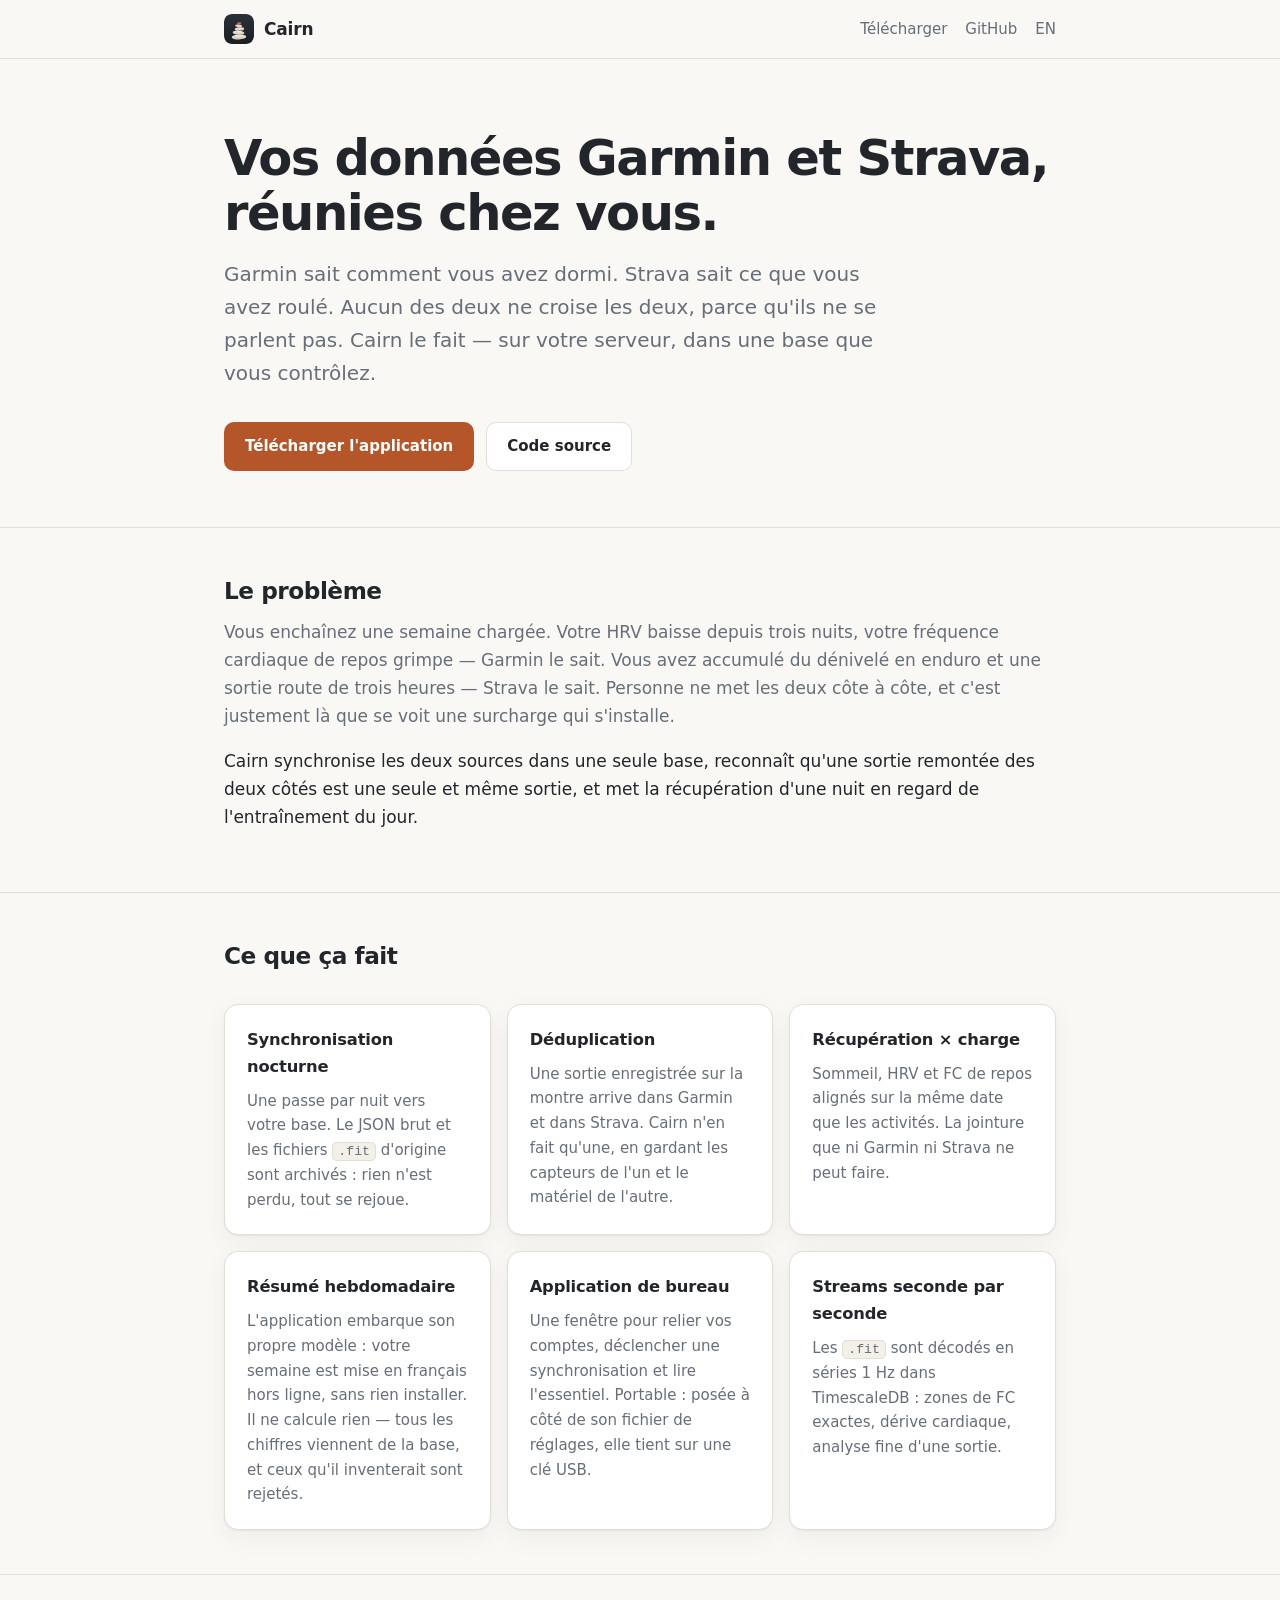
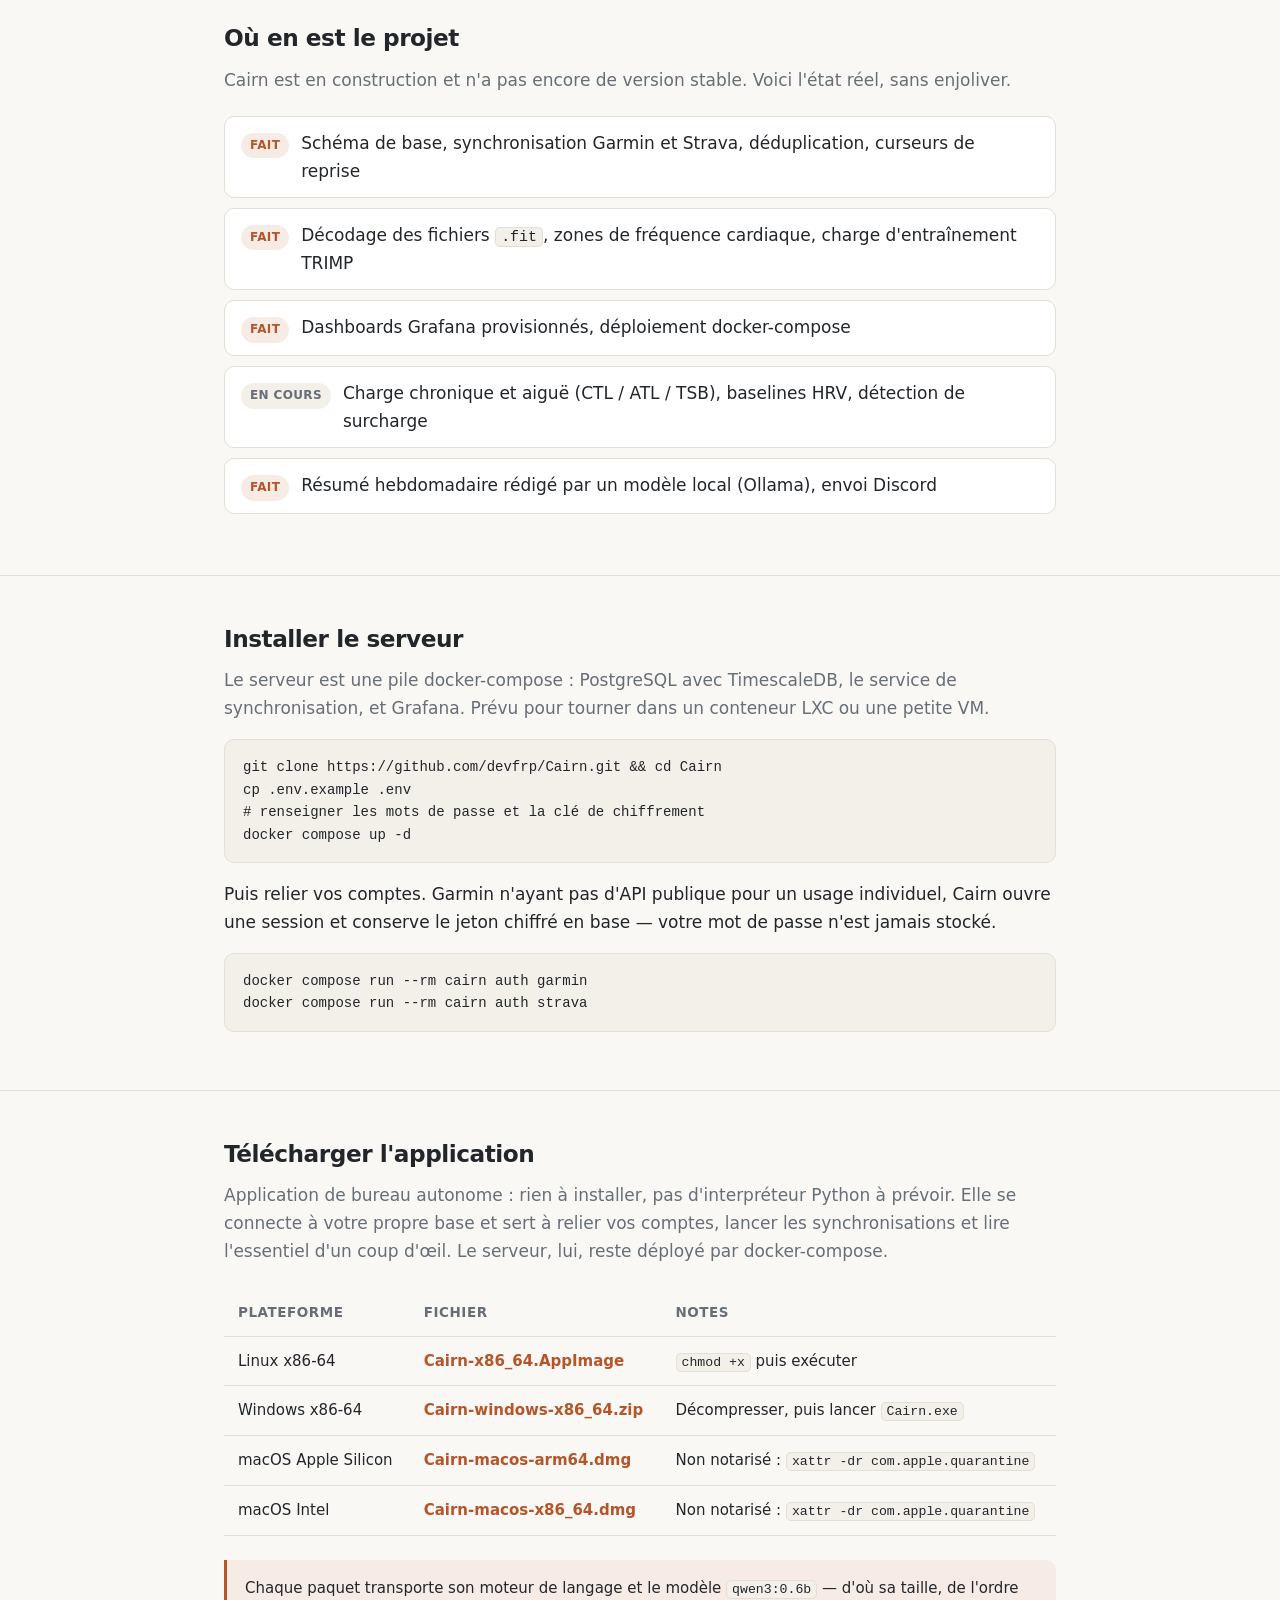
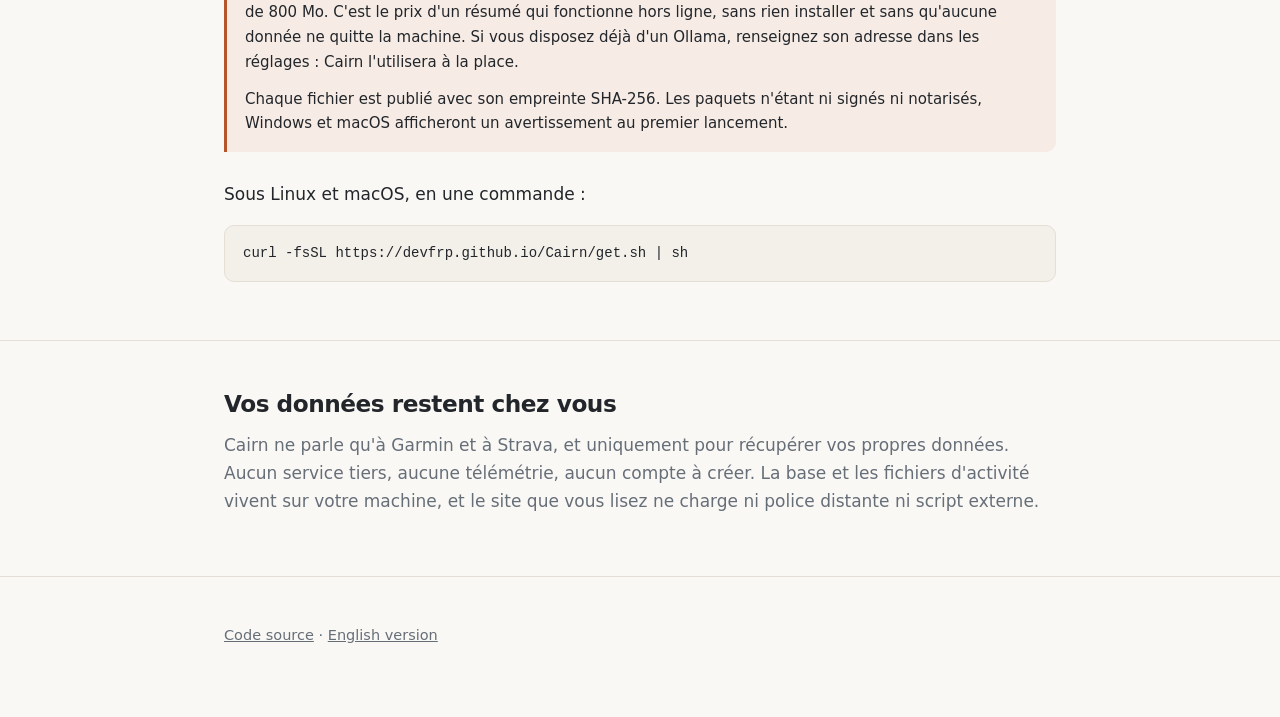
==== docs/index.html @ 4eea9015 "Application de suivi Garmin et Strava auto-hébergée Agrège Garmin Connect et Strava dans une base Po" ====
<!doctype html>
<html lang="fr">
<head>
<meta charset="utf-8">
<meta name="viewport" content="width=device-width, initial-scale=1">
<title>Cairn — vos données Garmin et Strava, réunies chez vous</title>
<meta name="description" content="Application auto-hébergée qui agrège Garmin Connect et Strava dans une base PostgreSQL que vous contrôlez, et croise récupération et charge d'entraînement.">
<link rel="icon" href="assets/cairn.svg" type="image/svg+xml">
<link rel="stylesheet" href="assets/style.css">
<link rel="alternate" hreflang="en" href="en/">
<link rel="alternate" hreflang="fr" href="./">
</head>
<body>

<header>
  <div class="wrap">
    <a class="brand" href="./">
      <img src="assets/cairn.svg" alt="">
      <span>Cairn</span>
    </a>
    <nav>
      <a href="#telechargements">Télécharger</a>
      <a href="https://github.com/devfrp/Cairn">GitHub</a>
      <a href="en/" hreflang="en">EN</a>
    </nav>
  </div>
</header>

<main>

<div class="hero wrap">
  <h1>Vos données Garmin et Strava, réunies chez vous.</h1>
  <p class="lede">
    Garmin sait comment vous avez dormi. Strava sait ce que vous avez roulé.
    Aucun des deux ne croise les deux, parce qu'ils ne se parlent pas.
    Cairn le fait — sur votre serveur, dans une base que vous contrôlez.
  </p>
  <div class="actions">
    <a class="btn btn-primary" href="#telechargements">Télécharger l'application</a>
    <a class="btn btn-ghost" href="https://github.com/devfrp/Cairn">Code source</a>
  </div>
</div>

<section>
  <div class="wrap">
    <h2>Le problème</h2>
    <p>
      Vous enchaînez une semaine chargée. Votre HRV baisse depuis trois nuits,
      votre fréquence cardiaque de repos grimpe — Garmin le sait. Vous avez
      accumulé du dénivelé en enduro et une sortie route de trois heures —
      Strava le sait. Personne ne met les deux côte à côte, et c'est
      justement là que se voit une surcharge qui s'installe.
    </p>
    <p>
      Cairn synchronise les deux sources dans une seule base, reconnaît qu'une
      sortie remontée des deux côtés est une seule et même sortie, et met la
      récupération d'une nuit en regard de l'entraînement du jour.
    </p>
  </div>
</section>

<section>
  <div class="wrap">
    <h2>Ce que ça fait</h2>
    <div class="cards">
      <div class="card">
        <h3>Synchronisation nocturne</h3>
        <p>
          Une passe par nuit vers votre base. Le JSON brut et les fichiers
          <code>.fit</code> d'origine sont archivés : rien n'est perdu, tout
          se rejoue.
        </p>
      </div>
      <div class="card">
        <h3>Déduplication</h3>
        <p>
          Une sortie enregistrée sur la montre arrive dans Garmin et dans
          Strava. Cairn n'en fait qu'une, en gardant les capteurs de l'un et
          le matériel de l'autre.
        </p>
      </div>
      <div class="card">
        <h3>Récupération × charge</h3>
        <p>
          Sommeil, HRV et FC de repos alignés sur la même date que les
          activités. La jointure que ni Garmin ni Strava ne peut faire.
        </p>
      </div>
      <div class="card">
        <h3>Résumé hebdomadaire</h3>
        <p>
          L'application embarque son propre modèle : votre semaine est mise en
          français hors ligne, sans rien installer. Il ne calcule rien — tous
          les chiffres viennent de la base, et ceux qu'il inventerait sont
          rejetés.
        </p>
      </div>
      <div class="card">
        <h3>Application de bureau</h3>
        <p>
          Une fenêtre pour relier vos comptes, déclencher une synchronisation
          et lire l'essentiel. Portable : posée à côté de son fichier de
          réglages, elle tient sur une clé USB.
        </p>
      </div>
      <div class="card">
        <h3>Streams seconde par seconde</h3>
        <p>
          Les <code>.fit</code> sont décodés en séries 1 Hz dans TimescaleDB :
          zones de FC exactes, dérive cardiaque, analyse fine d'une sortie.
        </p>
      </div>
    </div>
  </div>
</section>

<section>
  <div class="wrap">
    <h2>Où en est le projet</h2>
    <p>
      Cairn est en construction et n'a pas encore de version stable. Voici
      l'état réel, sans enjoliver.
    </p>
    <ul class="status">
      <li><span class="tag tag-ok">Fait</span> <span>Schéma de base, synchronisation Garmin et Strava, déduplication, curseurs de reprise</span></li>
      <li><span class="tag tag-ok">Fait</span> <span>Décodage des fichiers <code>.fit</code>, zones de fréquence cardiaque, charge d'entraînement TRIMP</span></li>
      <li><span class="tag tag-ok">Fait</span> <span>Dashboards Grafana provisionnés, déploiement docker-compose</span></li>
      <li><span class="tag tag-wip">En cours</span> <span>Charge chronique et aiguë (CTL / ATL / TSB), baselines HRV, détection de surcharge</span></li>
      <li><span class="tag tag-ok">Fait</span> <span>Résumé hebdomadaire rédigé par un modèle local (Ollama), envoi Discord</span></li>
    </ul>
  </div>
</section>

<section>
  <div class="wrap">
    <h2>Installer le serveur</h2>
    <p>
      Le serveur est une pile docker-compose : PostgreSQL avec TimescaleDB,
      le service de synchronisation, et Grafana. Prévu pour tourner dans un
      conteneur LXC ou une petite VM.
    </p>
<pre><code>git clone https://github.com/devfrp/Cairn.git &amp;&amp; cd Cairn
cp .env.example .env
# renseigner les mots de passe et la clé de chiffrement
docker compose up -d</code></pre>
    <p>
      Puis relier vos comptes. Garmin n'ayant pas d'API publique pour un
      usage individuel, Cairn ouvre une session et conserve le jeton chiffré
      en base — votre mot de passe n'est jamais stocké.
    </p>
<pre><code>docker compose run --rm cairn auth garmin
docker compose run --rm cairn auth strava</code></pre>
  </div>
</section>

<section id="telechargements">
  <div class="wrap">
    <h2>Télécharger l'application</h2>
    <p>
      Application de bureau autonome : rien à installer, pas d'interpréteur
      Python à prévoir. Elle se connecte à votre propre base et sert à relier
      vos comptes, lancer les synchronisations et lire l'essentiel d'un coup
      d'œil. Le serveur, lui, reste déployé par docker-compose.
    </p>

    <div class="table-scroll">
      <table>
        <thead>
          <tr><th>Plateforme</th><th>Fichier</th><th>Notes</th></tr>
        </thead>
        <tbody>
          <tr>
            <td>Linux x86-64</td>
            <td><a href="https://github.com/devfrp/Cairn/releases/latest/download/Cairn-x86_64.AppImage">Cairn-x86_64.AppImage</a></td>
            <td class="note"><code>chmod +x</code> puis exécuter</td>
          </tr>
          <tr>
            <td>Windows x86-64</td>
            <td><a href="https://github.com/devfrp/Cairn/releases/latest/download/Cairn-windows-x86_64.zip">Cairn-windows-x86_64.zip</a></td>
            <td class="note">Décompresser, puis lancer <code>Cairn.exe</code></td>
          </tr>
          <tr>
            <td>macOS Apple Silicon</td>
            <td><a href="https://github.com/devfrp/Cairn/releases/latest/download/Cairn-macos-arm64.dmg">Cairn-macos-arm64.dmg</a></td>
            <td class="note">Non notarisé : <code>xattr -dr com.apple.quarantine</code></td>
          </tr>
          <tr>
            <td>macOS Intel</td>
            <td><a href="https://github.com/devfrp/Cairn/releases/latest/download/Cairn-macos-x86_64.dmg">Cairn-macos-x86_64.dmg</a></td>
            <td class="note">Non notarisé : <code>xattr -dr com.apple.quarantine</code></td>
          </tr>
        </tbody>
      </table>
    </div>

    <div class="callout">
      <p>
        Chaque paquet transporte son moteur de langage et le modèle
        <code>qwen3:0.6b</code> — d'où sa taille, de l'ordre de 800 Mo. C'est
        le prix d'un résumé qui fonctionne hors ligne, sans rien installer et
        sans qu'aucune donnée ne quitte la machine. Si vous disposez déjà d'un
        Ollama, renseignez son adresse dans les réglages : Cairn l'utilisera à
        la place.
      </p>
      <p style="margin-top:12px">
        Chaque fichier est publié avec son empreinte SHA-256. Les paquets
        n'étant ni signés ni notarisés, Windows et macOS afficheront un
        avertissement au premier lancement.
      </p>
    </div>

    <p style="margin-top:28px">Sous Linux et macOS, en une commande :</p>
<pre><code>curl -fsSL https://devfrp.github.io/Cairn/get.sh | sh</code></pre>
  </div>
</section>

<section>
  <div class="wrap">
    <h2>Vos données restent chez vous</h2>
    <p>
      Cairn ne parle qu'à Garmin et à Strava, et uniquement pour récupérer
      vos propres données. Aucun service tiers, aucune télémétrie, aucun
      compte à créer. La base et les fichiers d'activité vivent sur votre
      machine, et le site que vous lisez ne charge ni police distante ni
      script externe.
    </p>
  </div>
</section>

</main>

<footer>
  <div class="wrap">
    <p>
      <a href="https://github.com/devfrp/Cairn">Code source</a> ·
      <a href="en/" hreflang="en">English version</a>
    </p>
  </div>
</footer>

</body>
</html>
---- docs/assets/style.css ----
/* Cairn — feuille de style du site.
   Aucune ressource externe : ni police distante, ni CDN. Le site se charge
   entièrement depuis GitHub Pages, ce qui évite de faire fuiter la visite
   vers un tiers. */

:root {
  --bg: #faf8f5;
  --surface: #ffffff;
  --surface-alt: #f3efe9;
  --text: #22262b;
  --muted: #666e78;
  --border: #e4ded4;
  --accent: #b4552a;
  --accent-soft: #f7ece5;
  --shadow: 0 1px 2px rgb(34 38 43 / 6%), 0 8px 24px rgb(34 38 43 / 5%);
  --radius: 14px;
}

@media (prefers-color-scheme: dark) {
  :root {
    --bg: #14171b;
    --surface: #1b1f24;
    --surface-alt: #21262c;
    --text: #e8e4dd;
    --muted: #9aa3ad;
    --border: #2c3238;
    --accent: #e8834a;
    --accent-soft: #2a211c;
    --shadow: 0 1px 2px rgb(0 0 0 / 30%), 0 8px 24px rgb(0 0 0 / 22%);
  }
}

* { box-sizing: border-box; }

body {
  margin: 0;
  background: var(--bg);
  color: var(--text);
  font-family: system-ui, -apple-system, "Segoe UI", Roboto, "Helvetica Neue", sans-serif;
  font-size: 17px;
  line-height: 1.65;
  -webkit-font-smoothing: antialiased;
}

.wrap {
  max-width: 880px;
  margin: 0 auto;
  padding: 0 24px;
}

/* ---------- en-tête ---------- */

header {
  border-bottom: 1px solid var(--border);
  background: color-mix(in srgb, var(--bg) 88%, transparent);
  backdrop-filter: blur(8px);
  position: sticky;
  top: 0;
  z-index: 10;
}

header .wrap {
  display: flex;
  align-items: center;
  gap: 12px;
  padding-block: 14px;
}

.brand {
  display: flex;
  align-items: center;
  gap: 10px;
  font-weight: 650;
  letter-spacing: -0.01em;
  text-decoration: none;
  color: var(--text);
}

.brand img { width: 30px; height: 30px; border-radius: 8px; }

header nav {
  margin-left: auto;
  display: flex;
  gap: 18px;
  font-size: 15px;
}

header nav a { color: var(--muted); text-decoration: none; }
header nav a:hover { color: var(--accent); }

/* ---------- hero ---------- */

/* padding-block seulement : un `padding` complet écraserait la gouttière
   horizontale héritée de .wrap et collerait le titre au bord. */
.hero { padding-block: 72px 56px; }

.hero h1 {
  font-size: clamp(2.2rem, 6vw, 3.1rem);
  line-height: 1.1;
  letter-spacing: -0.03em;
  margin: 0 0 18px;
}

.hero .lede {
  font-size: clamp(1.05rem, 2.4vw, 1.25rem);
  color: var(--muted);
  max-width: 34em;
  margin: 0 0 32px;
}

.actions { display: flex; flex-wrap: wrap; gap: 12px; }

.btn {
  display: inline-flex;
  align-items: center;
  gap: 8px;
  padding: 11px 20px;
  border-radius: 10px;
  border: 1px solid transparent;
  font-weight: 550;
  font-size: 15px;
  text-decoration: none;
  transition: transform 0.12s ease, background 0.12s ease;
}

.btn:active { transform: translateY(1px); }

.btn-primary { background: var(--accent); color: #fff; }
.btn-primary:hover { background: color-mix(in srgb, var(--accent) 88%, black); }

.btn-ghost {
  background: var(--surface);
  color: var(--text);
  border-color: var(--border);
}
.btn-ghost:hover { border-color: var(--accent); color: var(--accent); }

/* ---------- sections ---------- */

section { padding: 44px 0; border-top: 1px solid var(--border); }

/* L'en-tête est collant : sans cette marge, un lien d'ancre amène le titre
   de section juste dessous, hors de vue. */
section[id] { scroll-margin-top: 68px; }

h2 {
  font-size: 1.45rem;
  letter-spacing: -0.02em;
  margin: 0 0 8px;
}

section > .wrap > p:first-of-type { color: var(--muted); margin-top: 0; }

.cards {
  display: grid;
  grid-template-columns: repeat(auto-fit, minmax(240px, 1fr));
  gap: 16px;
  margin-top: 28px;
}

.card {
  background: var(--surface);
  border: 1px solid var(--border);
  border-radius: var(--radius);
  padding: 22px;
  box-shadow: var(--shadow);
}

.card h3 { margin: 0 0 8px; font-size: 1.02rem; letter-spacing: -0.01em; }
.card p { margin: 0; color: var(--muted); font-size: 15px; }

/* ---------- code ---------- */

pre {
  background: var(--surface-alt);
  border: 1px solid var(--border);
  border-radius: 10px;
  padding: 16px 18px;
  overflow-x: auto;
  font-size: 14px;
  line-height: 1.6;
}

code {
  font-family: ui-monospace, SFMono-Regular, "SF Mono", Menlo, Consolas, monospace;
}

p code, li code, td code {
  background: var(--surface-alt);
  border: 1px solid var(--border);
  border-radius: 5px;
  padding: 1px 5px;
  font-size: 0.88em;
}

/* ---------- téléchargements ---------- */

.table-scroll { overflow-x: auto; margin-top: 24px; }

table {
  width: 100%;
  border-collapse: collapse;
  font-size: 15px;
  min-width: 480px;
}

th, td {
  text-align: left;
  padding: 12px 14px;
  border-bottom: 1px solid var(--border);
}

th { font-weight: 600; font-size: 13.5px; color: var(--muted); text-transform: uppercase; letter-spacing: 0.04em; }
td a { color: var(--accent); font-weight: 550; text-decoration: none; }
td a:hover { text-decoration: underline; }
td .note { color: var(--muted); font-size: 13.5px; }

/* ---------- état d'avancement ---------- */

.status { display: grid; gap: 10px; margin-top: 22px; padding: 0; list-style: none; }

.status li {
  display: flex;
  align-items: baseline;
  gap: 12px;
  padding: 12px 16px;
  background: var(--surface);
  border: 1px solid var(--border);
  border-radius: 10px;
}

.tag {
  flex: none;
  font-size: 12px;
  font-weight: 600;
  letter-spacing: 0.03em;
  text-transform: uppercase;
  padding: 3px 9px;
  border-radius: 999px;
}

.tag-ok { background: var(--accent-soft); color: var(--accent); }
.tag-wip { background: var(--surface-alt); color: var(--muted); }

.callout {
  margin-top: 24px;
  padding: 16px 18px;
  border-left: 3px solid var(--accent);
  background: var(--accent-soft);
  border-radius: 0 10px 10px 0;
  font-size: 15px;
}

.callout p { margin: 0; }

/* ---------- pied ---------- */

footer {
  border-top: 1px solid var(--border);
  padding: 32px 0 56px;
  color: var(--muted);
  font-size: 14.5px;
}

footer a { color: var(--muted); }

@media (max-width: 560px) {
  .hero { padding-block: 48px 36px; }
  header nav { gap: 12px; font-size: 14px; }
}
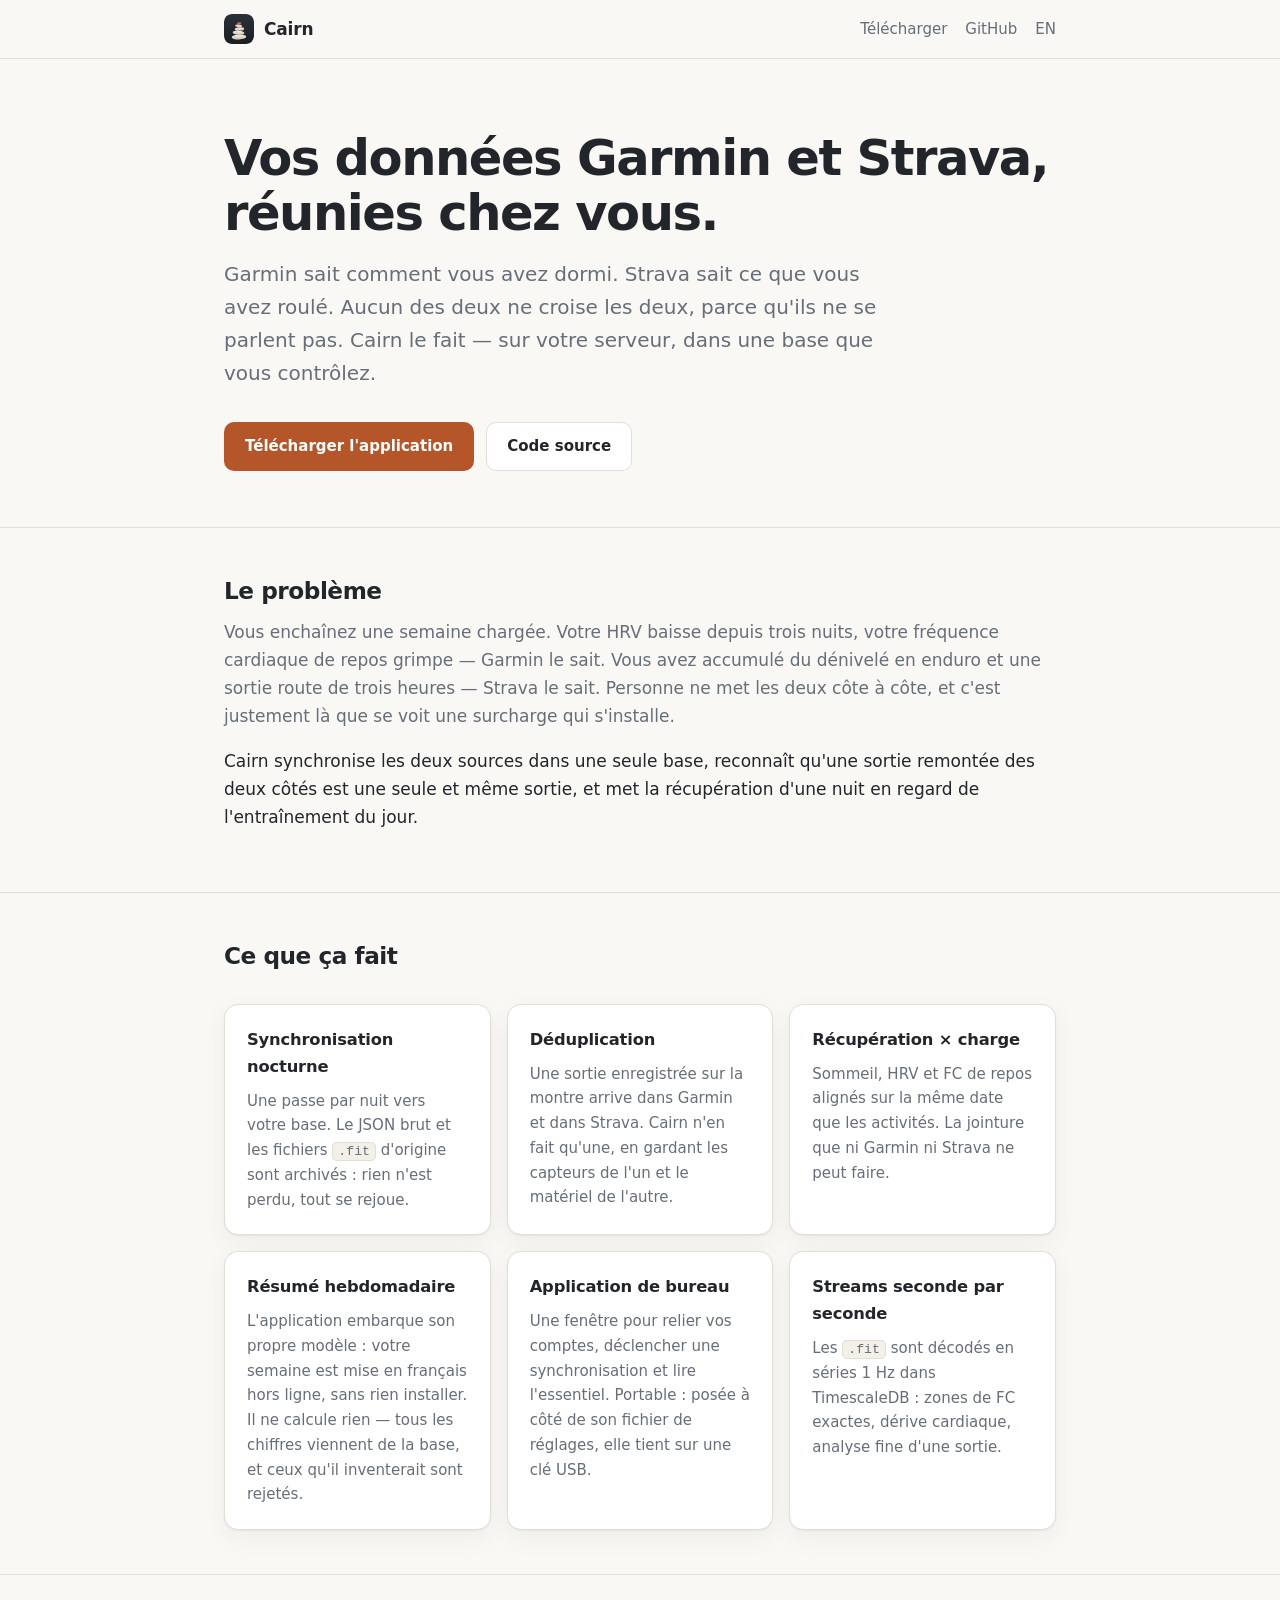
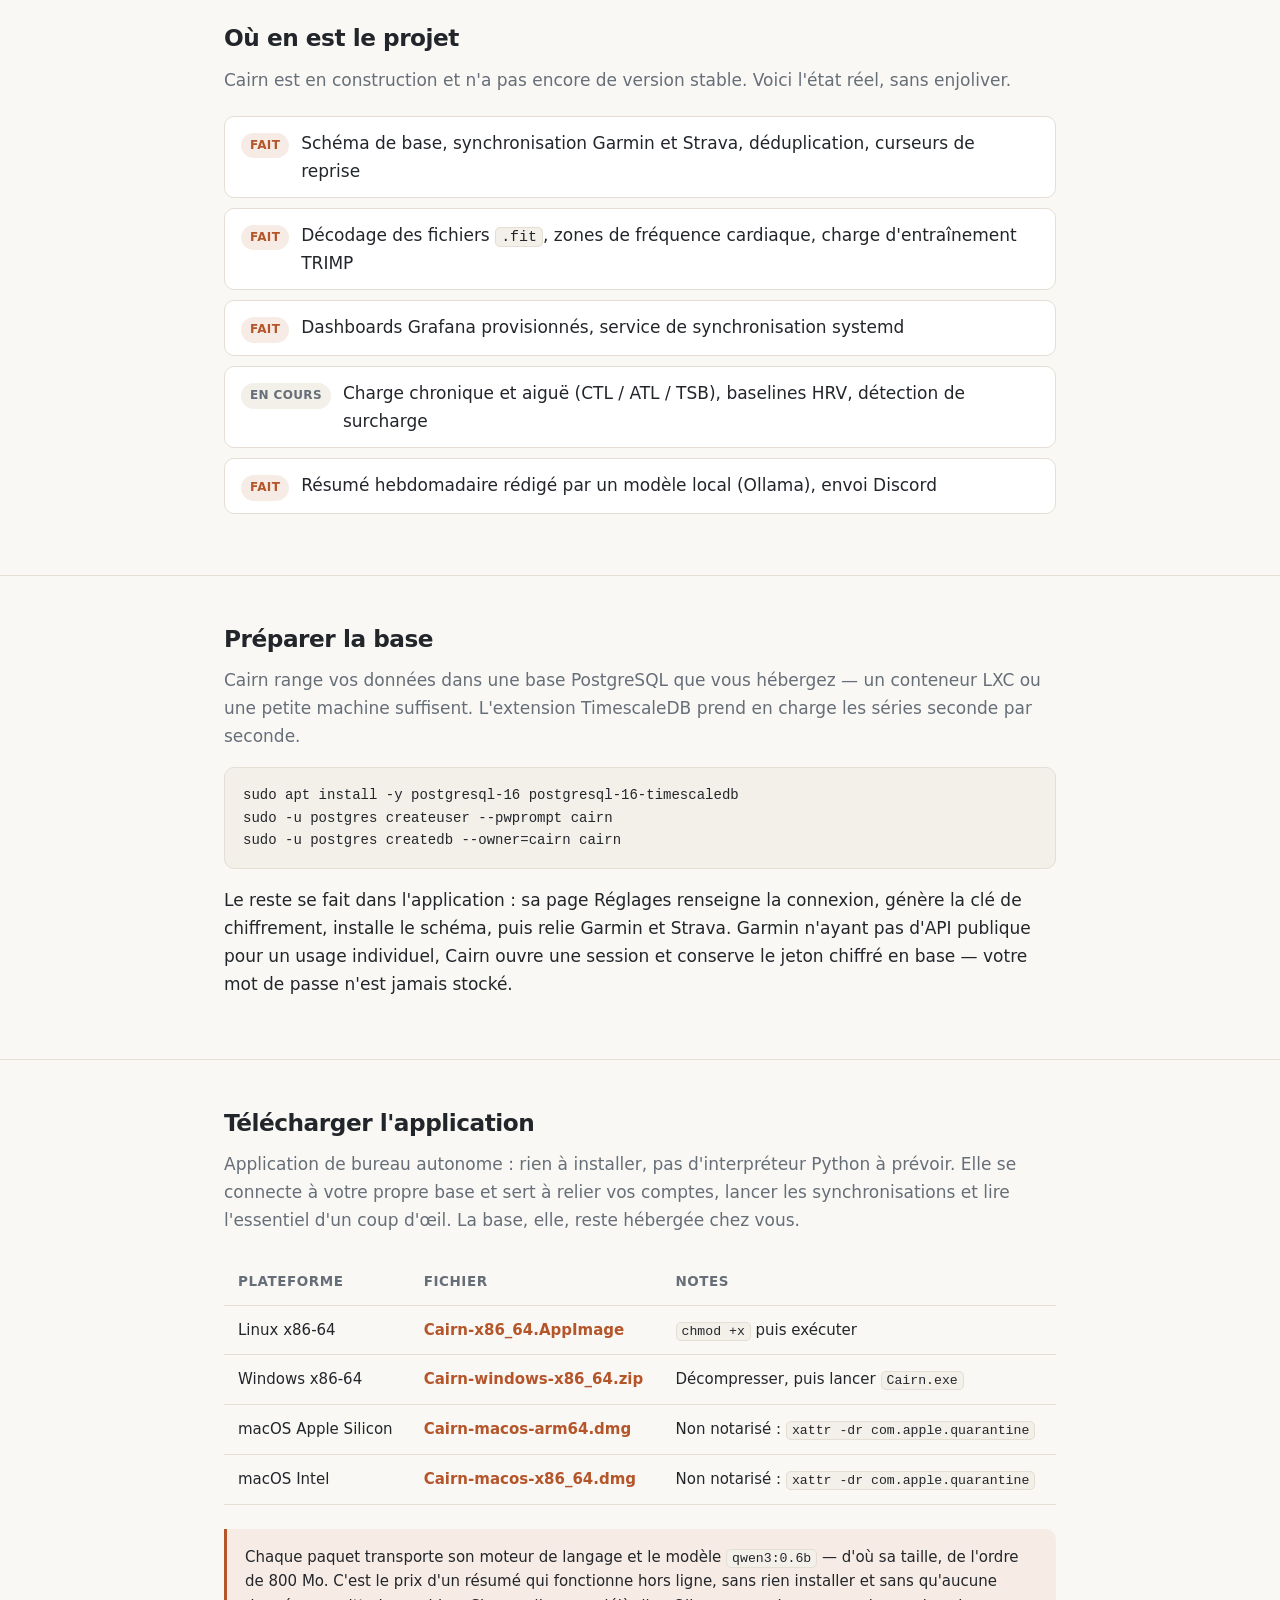
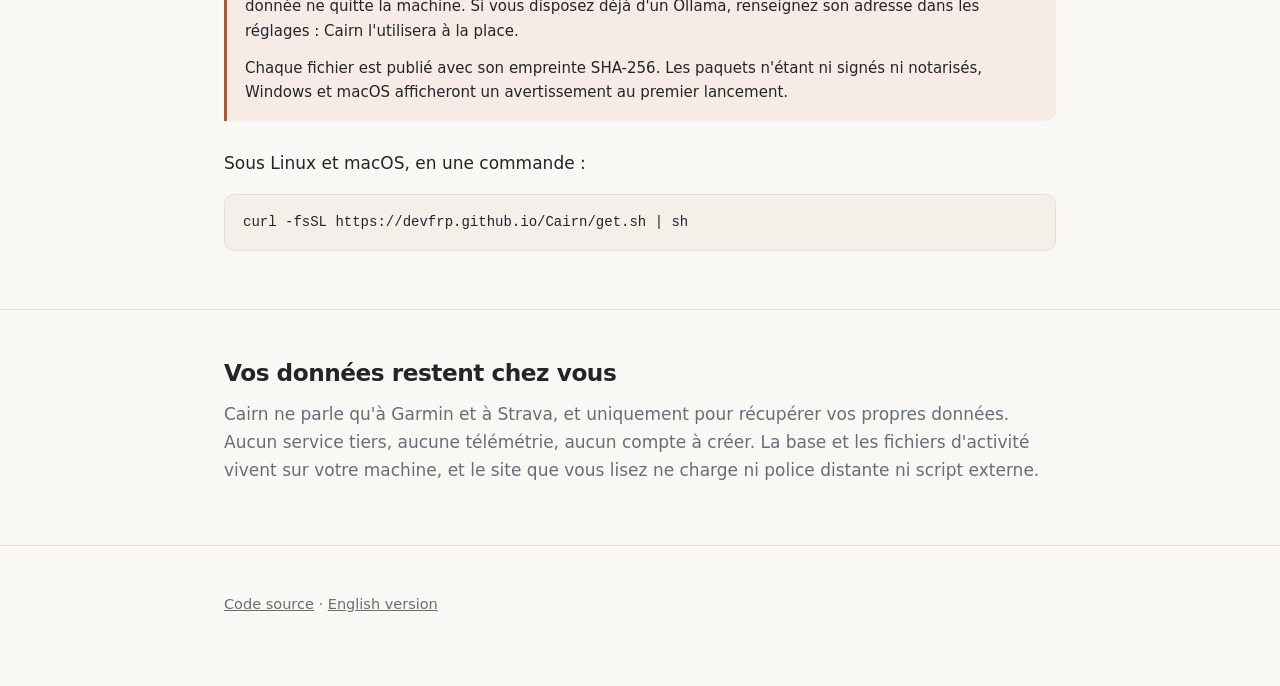
==== commit 2a7e131e: "Retire Docker au profit d'une installation native L'application de bureau est désormais le point d'e" ====
--- a/docs/index.html
+++ b/docs/index.html
@@ -124,7 +124,7 @@
     <ul class="status">
       <li><span class="tag tag-ok">Fait</span> <span>Schéma de base, synchronisation Garmin et Strava, déduplication, curseurs de reprise</span></li>
       <li><span class="tag tag-ok">Fait</span> <span>Décodage des fichiers <code>.fit</code>, zones de fréquence cardiaque, charge d'entraînement TRIMP</span></li>
-      <li><span class="tag tag-ok">Fait</span> <span>Dashboards Grafana provisionnés, déploiement docker-compose</span></li>
+      <li><span class="tag tag-ok">Fait</span> <span>Dashboards Grafana provisionnés, service de synchronisation systemd</span></li>
       <li><span class="tag tag-wip">En cours</span> <span>Charge chronique et aiguë (CTL / ATL / TSB), baselines HRV, détection de surcharge</span></li>
       <li><span class="tag tag-ok">Fait</span> <span>Résumé hebdomadaire rédigé par un modèle local (Ollama), envoi Discord</span></li>
     </ul>
@@ -133,23 +133,22 @@
 
 <section>
   <div class="wrap">
-    <h2>Installer le serveur</h2>
-    <p>
-      Le serveur est une pile docker-compose : PostgreSQL avec TimescaleDB,
-      le service de synchronisation, et Grafana. Prévu pour tourner dans un
-      conteneur LXC ou une petite VM.
-    </p>
-<pre><code>git clone https://github.com/devfrp/Cairn.git &amp;&amp; cd Cairn
-cp .env.example .env
-# renseigner les mots de passe et la clé de chiffrement
-docker compose up -d</code></pre>
-    <p>
-      Puis relier vos comptes. Garmin n'ayant pas d'API publique pour un
-      usage individuel, Cairn ouvre une session et conserve le jeton chiffré
-      en base — votre mot de passe n'est jamais stocké.
-    </p>
-<pre><code>docker compose run --rm cairn auth garmin
-docker compose run --rm cairn auth strava</code></pre>
+    <h2>Préparer la base</h2>
+    <p>
+      Cairn range vos données dans une base PostgreSQL que vous hébergez —
+      un conteneur LXC ou une petite machine suffisent. L'extension
+      TimescaleDB prend en charge les séries seconde par seconde.
+    </p>
+<pre><code>sudo apt install -y postgresql-16 postgresql-16-timescaledb
+sudo -u postgres createuser --pwprompt cairn
+sudo -u postgres createdb --owner=cairn cairn</code></pre>
+    <p>
+      Le reste se fait dans l'application : sa page Réglages renseigne la
+      connexion, génère la clé de chiffrement, installe le schéma, puis relie
+      Garmin et Strava. Garmin n'ayant pas d'API publique pour un usage
+      individuel, Cairn ouvre une session et conserve le jeton chiffré en
+      base — votre mot de passe n'est jamais stocké.
+    </p>
   </div>
 </section>
 
@@ -160,7 +159,7 @@
       Application de bureau autonome : rien à installer, pas d'interpréteur
       Python à prévoir. Elle se connecte à votre propre base et sert à relier
       vos comptes, lancer les synchronisations et lire l'essentiel d'un coup
-      d'œil. Le serveur, lui, reste déployé par docker-compose.
+      d'œil. La base, elle, reste hébergée chez vous.
     </p>
 
     <div class="table-scroll">
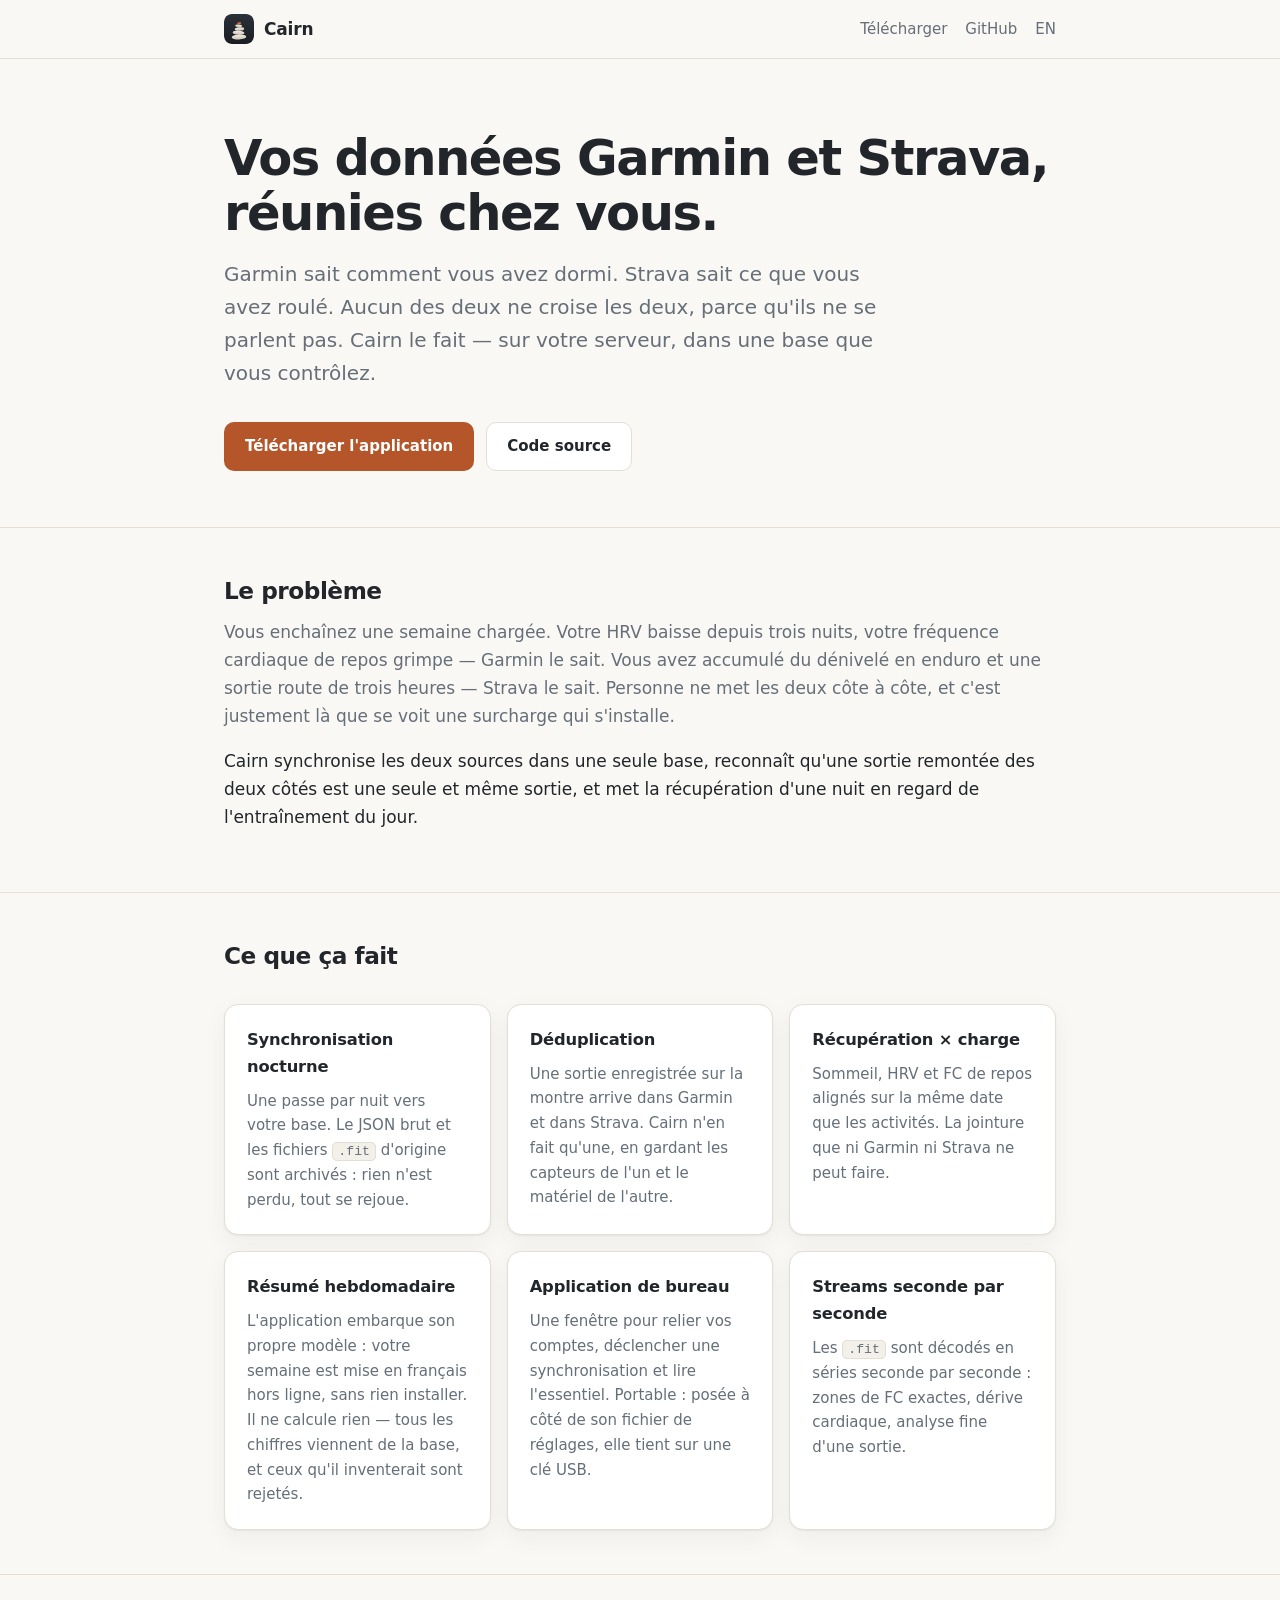
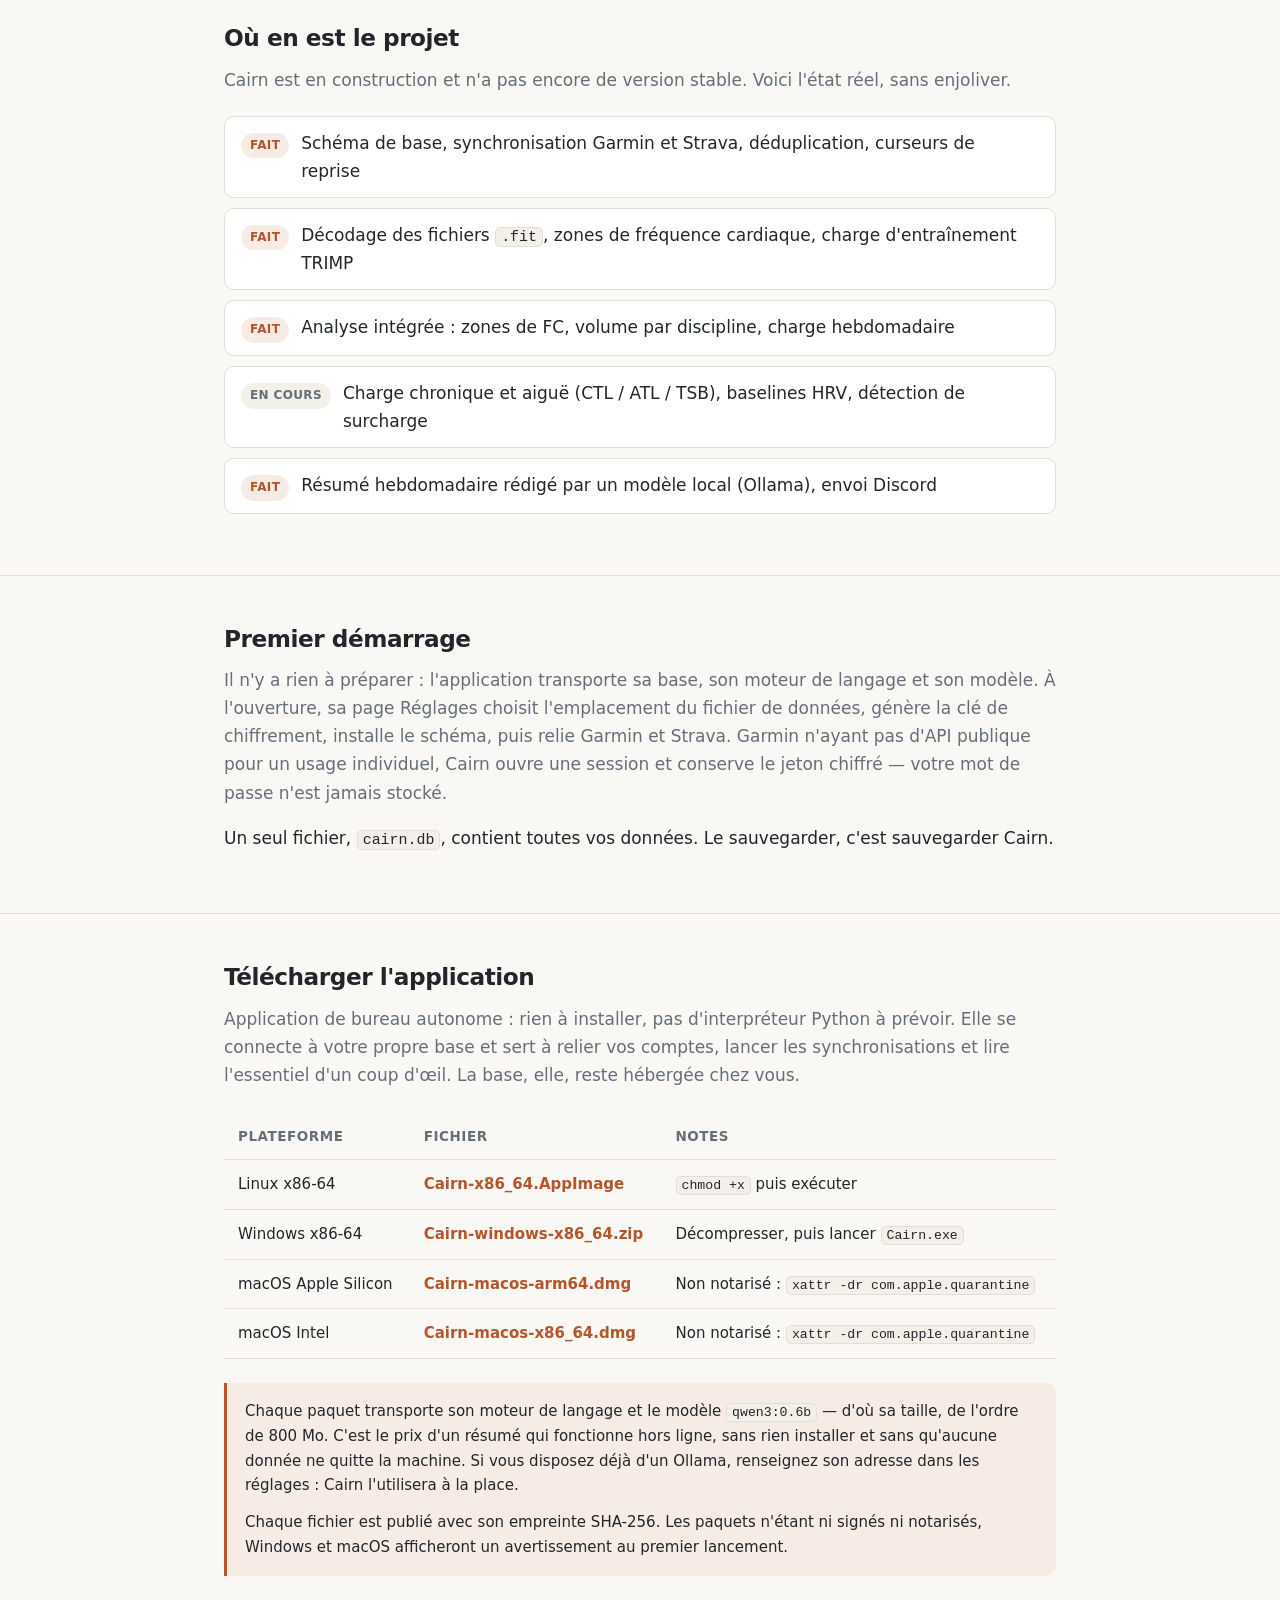
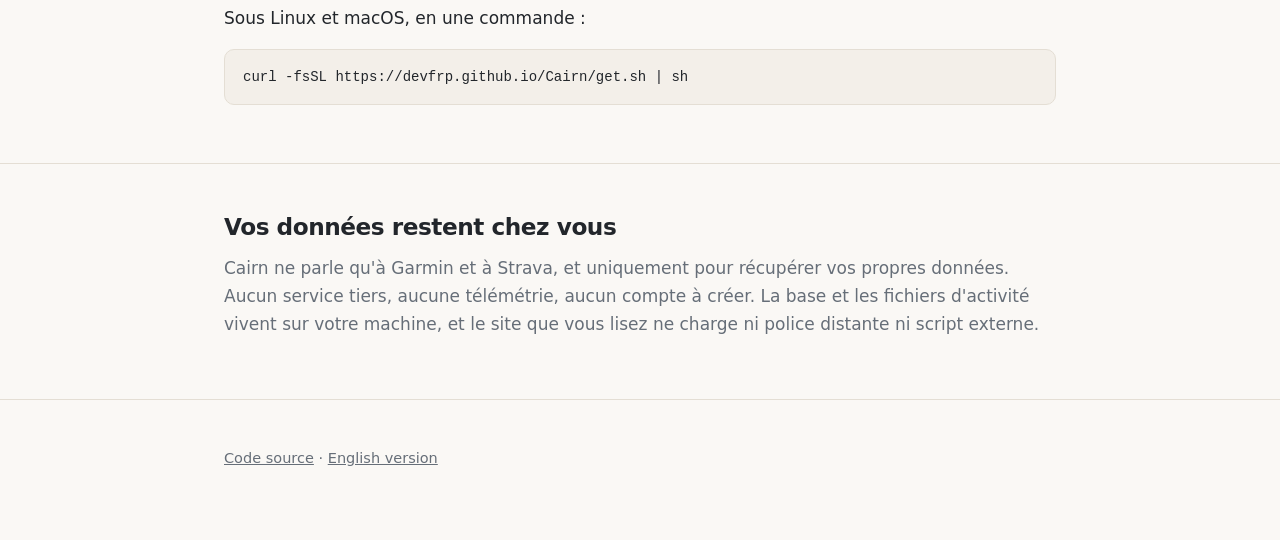
==== commit 7e447fd6: "Remplace PostgreSQL par SQLite embarqué dans l'application L'application transporte désormais ses do" ====
--- a/docs/index.html
+++ b/docs/index.html
@@ -4,7 +4,7 @@
 <meta charset="utf-8">
 <meta name="viewport" content="width=device-width, initial-scale=1">
 <title>Cairn — vos données Garmin et Strava, réunies chez vous</title>
-<meta name="description" content="Application auto-hébergée qui agrège Garmin Connect et Strava dans une base PostgreSQL que vous contrôlez, et croise récupération et charge d'entraînement.">
+<meta name="description" content="Application auto-hébergée qui agrège Garmin Connect et Strava dans un fichier que vous contrôlez, et croise récupération et charge d'entraînement.">
 <link rel="icon" href="assets/cairn.svg" type="image/svg+xml">
 <link rel="stylesheet" href="assets/style.css">
 <link rel="alternate" hreflang="en" href="en/">
@@ -106,7 +106,7 @@
       <div class="card">
         <h3>Streams seconde par seconde</h3>
         <p>
-          Les <code>.fit</code> sont décodés en séries 1 Hz dans TimescaleDB :
+          Les <code>.fit</code> sont décodés en séries seconde par seconde :
           zones de FC exactes, dérive cardiaque, analyse fine d'une sortie.
         </p>
       </div>
@@ -124,7 +124,7 @@
     <ul class="status">
       <li><span class="tag tag-ok">Fait</span> <span>Schéma de base, synchronisation Garmin et Strava, déduplication, curseurs de reprise</span></li>
       <li><span class="tag tag-ok">Fait</span> <span>Décodage des fichiers <code>.fit</code>, zones de fréquence cardiaque, charge d'entraînement TRIMP</span></li>
-      <li><span class="tag tag-ok">Fait</span> <span>Dashboards Grafana provisionnés, service de synchronisation systemd</span></li>
+      <li><span class="tag tag-ok">Fait</span> <span>Analyse intégrée : zones de FC, volume par discipline, charge hebdomadaire</span></li>
       <li><span class="tag tag-wip">En cours</span> <span>Charge chronique et aiguë (CTL / ATL / TSB), baselines HRV, détection de surcharge</span></li>
       <li><span class="tag tag-ok">Fait</span> <span>Résumé hebdomadaire rédigé par un modèle local (Ollama), envoi Discord</span></li>
     </ul>
@@ -133,21 +133,18 @@
 
 <section>
   <div class="wrap">
-    <h2>Préparer la base</h2>
-    <p>
-      Cairn range vos données dans une base PostgreSQL que vous hébergez —
-      un conteneur LXC ou une petite machine suffisent. L'extension
-      TimescaleDB prend en charge les séries seconde par seconde.
-    </p>
-<pre><code>sudo apt install -y postgresql-16 postgresql-16-timescaledb
-sudo -u postgres createuser --pwprompt cairn
-sudo -u postgres createdb --owner=cairn cairn</code></pre>
-    <p>
-      Le reste se fait dans l'application : sa page Réglages renseigne la
-      connexion, génère la clé de chiffrement, installe le schéma, puis relie
-      Garmin et Strava. Garmin n'ayant pas d'API publique pour un usage
-      individuel, Cairn ouvre une session et conserve le jeton chiffré en
-      base — votre mot de passe n'est jamais stocké.
+    <h2>Premier démarrage</h2>
+    <p>
+      Il n'y a rien à préparer : l'application transporte sa base, son moteur
+      de langage et son modèle. À l'ouverture, sa page Réglages choisit
+      l'emplacement du fichier de données, génère la clé de chiffrement,
+      installe le schéma, puis relie Garmin et Strava. Garmin n'ayant pas
+      d'API publique pour un usage individuel, Cairn ouvre une session et
+      conserve le jeton chiffré — votre mot de passe n'est jamais stocké.
+    </p>
+    <p>
+      Un seul fichier, <code>cairn.db</code>, contient toutes vos données.
+      Le sauvegarder, c'est sauvegarder Cairn.
     </p>
   </div>
 </section>
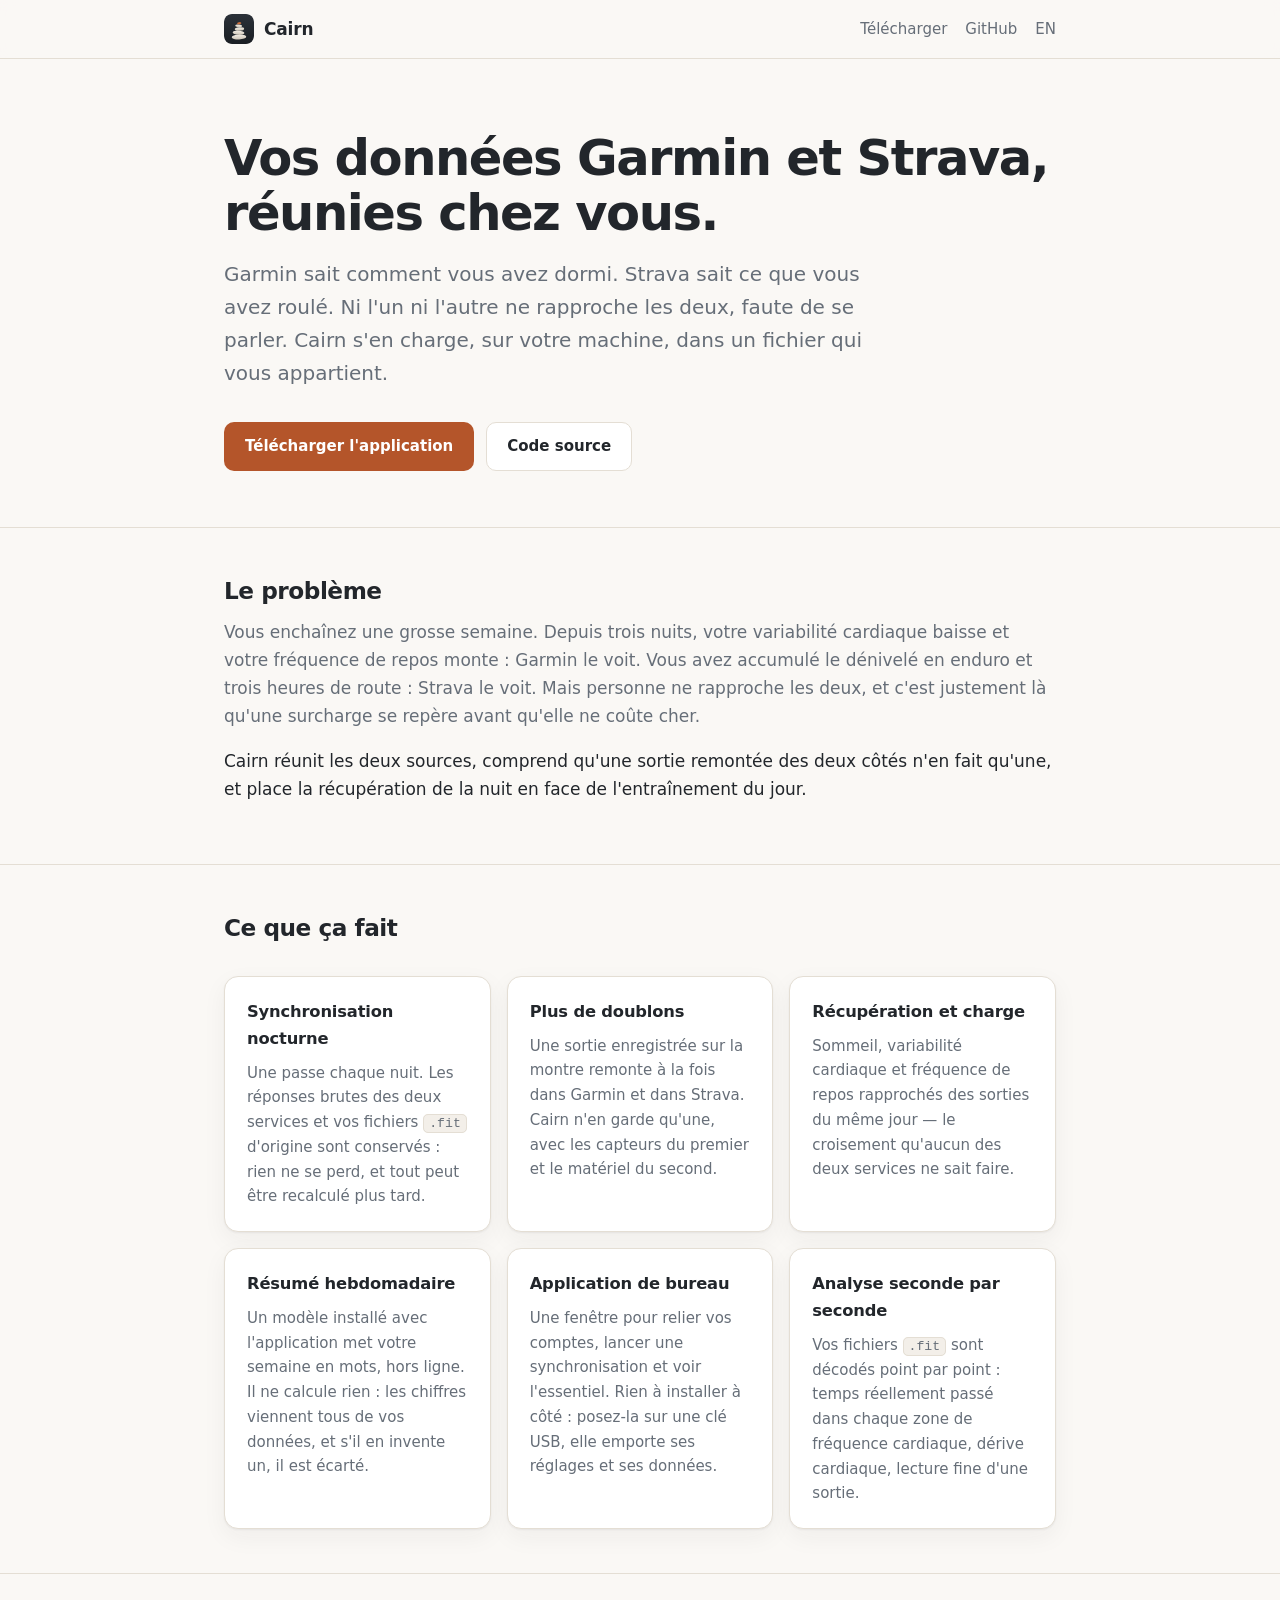
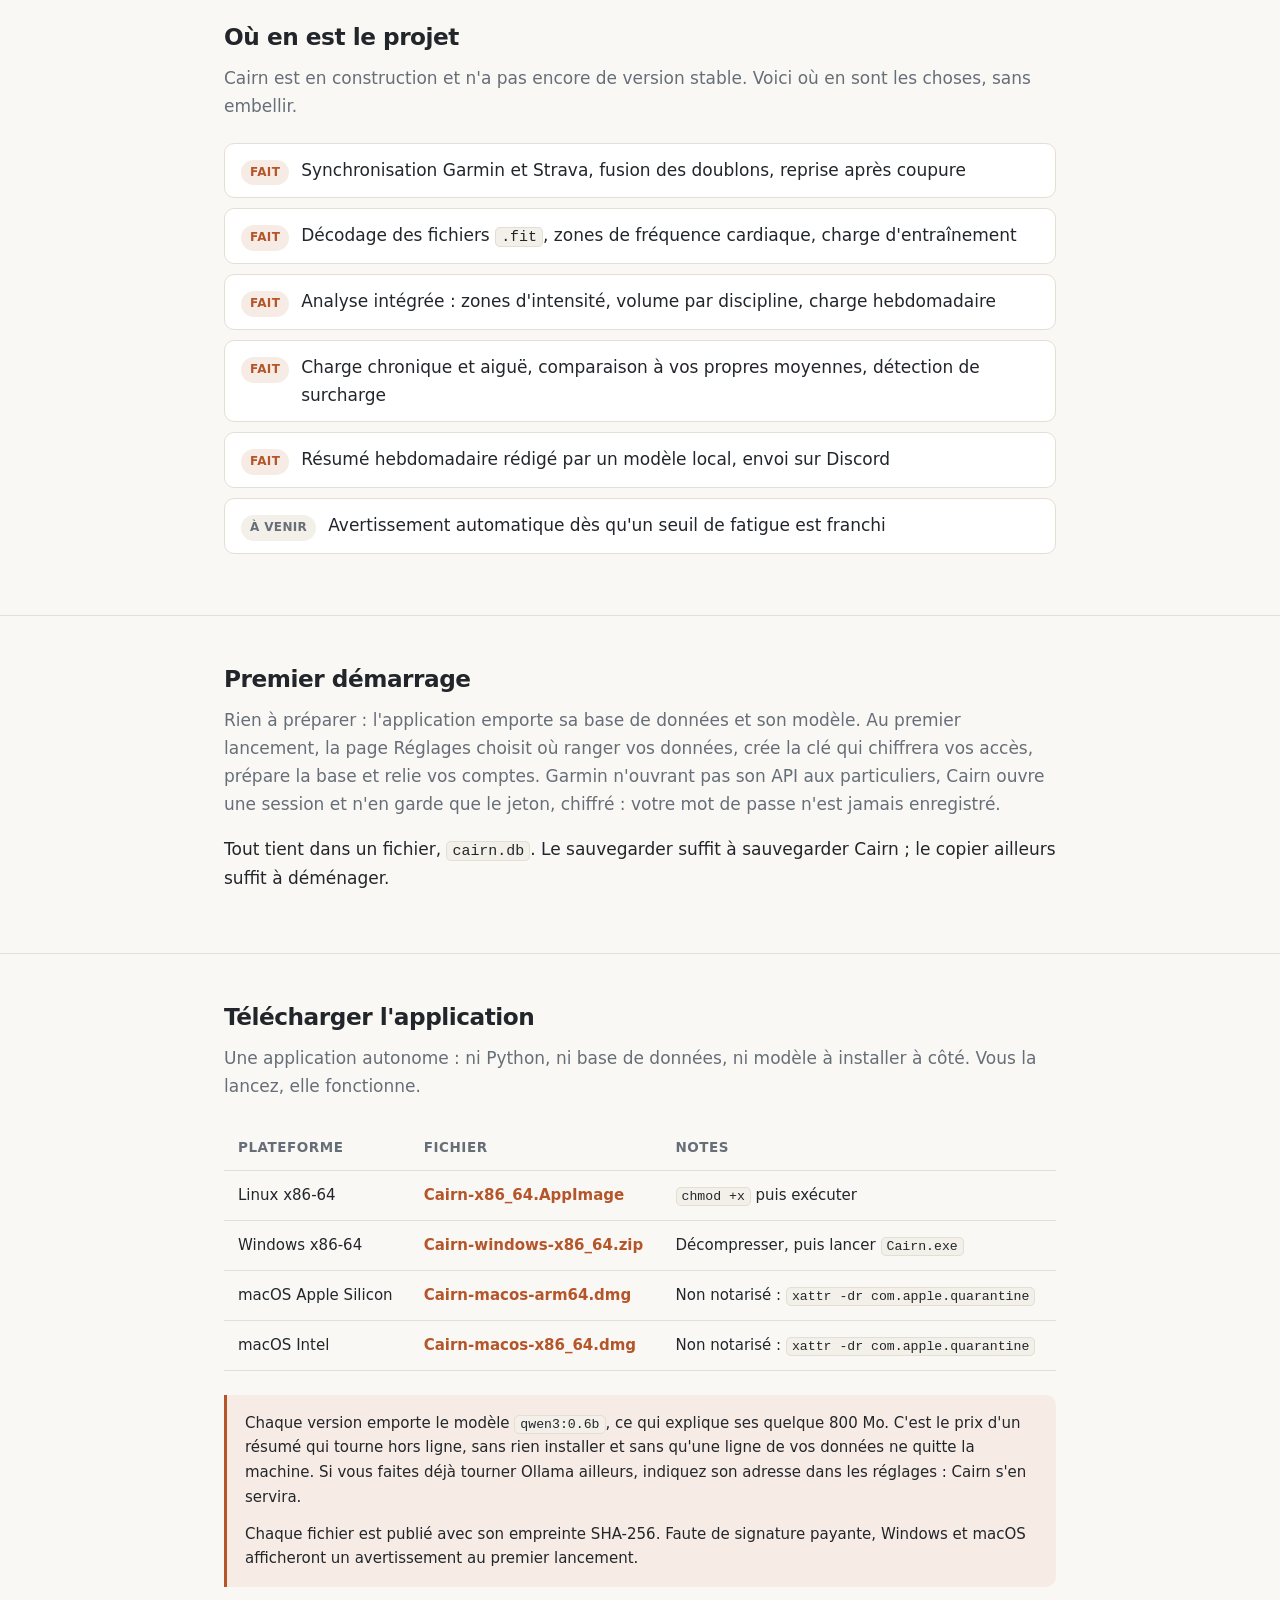
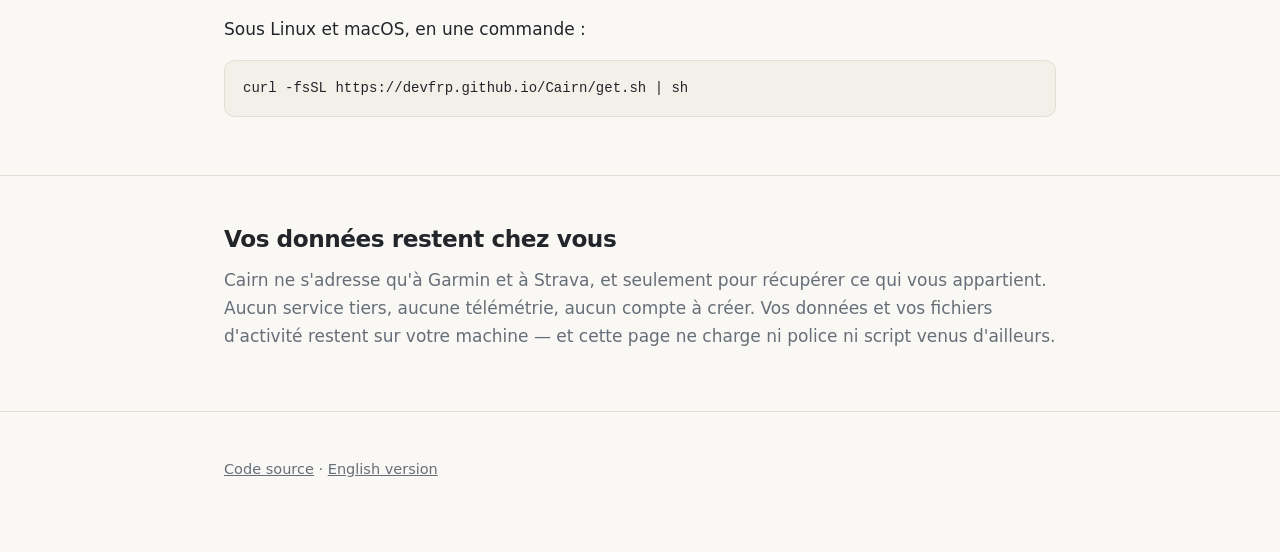
==== commit fcd4b9f8: "Réécrit les textes du site et des README La version française sonnait traduite, et décrivait encore " ====
--- a/docs/index.html
+++ b/docs/index.html
@@ -4,7 +4,7 @@
 <meta charset="utf-8">
 <meta name="viewport" content="width=device-width, initial-scale=1">
 <title>Cairn — vos données Garmin et Strava, réunies chez vous</title>
-<meta name="description" content="Application auto-hébergée qui agrège Garmin Connect et Strava dans un fichier que vous contrôlez, et croise récupération et charge d'entraînement.">
+<meta name="description" content="Application de bureau qui réunit vos données Garmin et Strava dans un fichier qui vous appartient, et rapproche récupération et charge d'entraînement.">
 <link rel="icon" href="assets/cairn.svg" type="image/svg+xml">
 <link rel="stylesheet" href="assets/style.css">
 <link rel="alternate" hreflang="en" href="en/">
@@ -32,8 +32,8 @@
   <h1>Vos données Garmin et Strava, réunies chez vous.</h1>
   <p class="lede">
     Garmin sait comment vous avez dormi. Strava sait ce que vous avez roulé.
-    Aucun des deux ne croise les deux, parce qu'ils ne se parlent pas.
-    Cairn le fait — sur votre serveur, dans une base que vous contrôlez.
+    Ni l'un ni l'autre ne rapproche les deux, faute de se parler. Cairn s'en
+    charge, sur votre machine, dans un fichier qui vous appartient.
   </p>
   <div class="actions">
     <a class="btn btn-primary" href="#telechargements">Télécharger l'application</a>
@@ -45,16 +45,16 @@
   <div class="wrap">
     <h2>Le problème</h2>
     <p>
-      Vous enchaînez une semaine chargée. Votre HRV baisse depuis trois nuits,
-      votre fréquence cardiaque de repos grimpe — Garmin le sait. Vous avez
-      accumulé du dénivelé en enduro et une sortie route de trois heures —
-      Strava le sait. Personne ne met les deux côte à côte, et c'est
-      justement là que se voit une surcharge qui s'installe.
-    </p>
-    <p>
-      Cairn synchronise les deux sources dans une seule base, reconnaît qu'une
-      sortie remontée des deux côtés est une seule et même sortie, et met la
-      récupération d'une nuit en regard de l'entraînement du jour.
+      Vous enchaînez une grosse semaine. Depuis trois nuits, votre variabilité
+      cardiaque baisse et votre fréquence de repos monte : Garmin le voit.
+      Vous avez accumulé le dénivelé en enduro et trois heures de route :
+      Strava le voit. Mais personne ne rapproche les deux, et c'est
+      justement là qu'une surcharge se repère avant qu'elle ne coûte cher.
+    </p>
+    <p>
+      Cairn réunit les deux sources, comprend qu'une sortie remontée des deux
+      côtés n'en fait qu'une, et place la récupération de la nuit en face de
+      l'entraînement du jour.
     </p>
   </div>
 </section>
@@ -66,48 +66,49 @@
       <div class="card">
         <h3>Synchronisation nocturne</h3>
         <p>
-          Une passe par nuit vers votre base. Le JSON brut et les fichiers
-          <code>.fit</code> d'origine sont archivés : rien n'est perdu, tout
-          se rejoue.
-        </p>
-      </div>
-      <div class="card">
-        <h3>Déduplication</h3>
-        <p>
-          Une sortie enregistrée sur la montre arrive dans Garmin et dans
-          Strava. Cairn n'en fait qu'une, en gardant les capteurs de l'un et
-          le matériel de l'autre.
-        </p>
-      </div>
-      <div class="card">
-        <h3>Récupération × charge</h3>
-        <p>
-          Sommeil, HRV et FC de repos alignés sur la même date que les
-          activités. La jointure que ni Garmin ni Strava ne peut faire.
+          Une passe chaque nuit. Les réponses brutes des deux services et vos
+          fichiers <code>.fit</code> d'origine sont conservés : rien ne se
+          perd, et tout peut être recalculé plus tard.
+        </p>
+      </div>
+      <div class="card">
+        <h3>Plus de doublons</h3>
+        <p>
+          Une sortie enregistrée sur la montre remonte à la fois dans Garmin
+          et dans Strava. Cairn n'en garde qu'une, avec les capteurs du
+          premier et le matériel du second.
+        </p>
+      </div>
+      <div class="card">
+        <h3>Récupération et charge</h3>
+        <p>
+          Sommeil, variabilité cardiaque et fréquence de repos rapprochés des
+          sorties du même jour — le croisement qu'aucun des deux services ne
+          sait faire.
         </p>
       </div>
       <div class="card">
         <h3>Résumé hebdomadaire</h3>
         <p>
-          L'application embarque son propre modèle : votre semaine est mise en
-          français hors ligne, sans rien installer. Il ne calcule rien — tous
-          les chiffres viennent de la base, et ceux qu'il inventerait sont
-          rejetés.
+          Un modèle installé avec l'application met votre semaine en mots,
+          hors ligne. Il ne calcule rien : les chiffres viennent tous de vos
+          données, et s'il en invente un, il est écarté.
         </p>
       </div>
       <div class="card">
         <h3>Application de bureau</h3>
         <p>
-          Une fenêtre pour relier vos comptes, déclencher une synchronisation
-          et lire l'essentiel. Portable : posée à côté de son fichier de
-          réglages, elle tient sur une clé USB.
-        </p>
-      </div>
-      <div class="card">
-        <h3>Streams seconde par seconde</h3>
-        <p>
-          Les <code>.fit</code> sont décodés en séries seconde par seconde :
-          zones de FC exactes, dérive cardiaque, analyse fine d'une sortie.
+          Une fenêtre pour relier vos comptes, lancer une synchronisation et
+          voir l'essentiel. Rien à installer à côté : posez-la sur une clé
+          USB, elle emporte ses réglages et ses données.
+        </p>
+      </div>
+      <div class="card">
+        <h3>Analyse seconde par seconde</h3>
+        <p>
+          Vos fichiers <code>.fit</code> sont décodés point par point : temps
+          réellement passé dans chaque zone de fréquence cardiaque, dérive
+          cardiaque, lecture fine d'une sortie.
         </p>
       </div>
     </div>
@@ -119,14 +120,15 @@
     <h2>Où en est le projet</h2>
     <p>
       Cairn est en construction et n'a pas encore de version stable. Voici
-      l'état réel, sans enjoliver.
+      où en sont les choses, sans embellir.
     </p>
     <ul class="status">
-      <li><span class="tag tag-ok">Fait</span> <span>Schéma de base, synchronisation Garmin et Strava, déduplication, curseurs de reprise</span></li>
-      <li><span class="tag tag-ok">Fait</span> <span>Décodage des fichiers <code>.fit</code>, zones de fréquence cardiaque, charge d'entraînement TRIMP</span></li>
-      <li><span class="tag tag-ok">Fait</span> <span>Analyse intégrée : zones de FC, volume par discipline, charge hebdomadaire</span></li>
-      <li><span class="tag tag-wip">En cours</span> <span>Charge chronique et aiguë (CTL / ATL / TSB), baselines HRV, détection de surcharge</span></li>
-      <li><span class="tag tag-ok">Fait</span> <span>Résumé hebdomadaire rédigé par un modèle local (Ollama), envoi Discord</span></li>
+      <li><span class="tag tag-ok">Fait</span> <span>Synchronisation Garmin et Strava, fusion des doublons, reprise après coupure</span></li>
+      <li><span class="tag tag-ok">Fait</span> <span>Décodage des fichiers <code>.fit</code>, zones de fréquence cardiaque, charge d'entraînement</span></li>
+      <li><span class="tag tag-ok">Fait</span> <span>Analyse intégrée : zones d'intensité, volume par discipline, charge hebdomadaire</span></li>
+      <li><span class="tag tag-ok">Fait</span> <span>Charge chronique et aiguë, comparaison à vos propres moyennes, détection de surcharge</span></li>
+      <li><span class="tag tag-ok">Fait</span> <span>Résumé hebdomadaire rédigé par un modèle local, envoi sur Discord</span></li>
+      <li><span class="tag tag-wip">À venir</span> <span>Avertissement automatique dès qu'un seuil de fatigue est franchi</span></li>
     </ul>
   </div>
 </section>
@@ -135,16 +137,16 @@
   <div class="wrap">
     <h2>Premier démarrage</h2>
     <p>
-      Il n'y a rien à préparer : l'application transporte sa base, son moteur
-      de langage et son modèle. À l'ouverture, sa page Réglages choisit
-      l'emplacement du fichier de données, génère la clé de chiffrement,
-      installe le schéma, puis relie Garmin et Strava. Garmin n'ayant pas
-      d'API publique pour un usage individuel, Cairn ouvre une session et
-      conserve le jeton chiffré — votre mot de passe n'est jamais stocké.
-    </p>
-    <p>
-      Un seul fichier, <code>cairn.db</code>, contient toutes vos données.
-      Le sauvegarder, c'est sauvegarder Cairn.
+      Rien à préparer : l'application emporte sa base de données et son
+      modèle. Au premier lancement, la page Réglages choisit où ranger vos
+      données, crée la clé qui chiffrera vos accès, prépare la base et relie
+      vos comptes. Garmin n'ouvrant pas son API aux particuliers, Cairn
+      ouvre une session et n'en garde que le jeton, chiffré : votre mot de
+      passe n'est jamais enregistré.
+    </p>
+    <p>
+      Tout tient dans un fichier, <code>cairn.db</code>. Le sauvegarder
+      suffit à sauvegarder Cairn ; le copier ailleurs suffit à déménager.
     </p>
   </div>
 </section>
@@ -153,10 +155,8 @@
   <div class="wrap">
     <h2>Télécharger l'application</h2>
     <p>
-      Application de bureau autonome : rien à installer, pas d'interpréteur
-      Python à prévoir. Elle se connecte à votre propre base et sert à relier
-      vos comptes, lancer les synchronisations et lire l'essentiel d'un coup
-      d'œil. La base, elle, reste hébergée chez vous.
+      Une application autonome : ni Python, ni base de données, ni modèle à
+      installer à côté. Vous la lancez, elle fonctionne.
     </p>
 
     <div class="table-scroll">
@@ -191,17 +191,16 @@
 
     <div class="callout">
       <p>
-        Chaque paquet transporte son moteur de langage et le modèle
-        <code>qwen3:0.6b</code> — d'où sa taille, de l'ordre de 800 Mo. C'est
-        le prix d'un résumé qui fonctionne hors ligne, sans rien installer et
-        sans qu'aucune donnée ne quitte la machine. Si vous disposez déjà d'un
-        Ollama, renseignez son adresse dans les réglages : Cairn l'utilisera à
-        la place.
+        Chaque version emporte le modèle <code>qwen3:0.6b</code>, ce qui
+        explique ses quelque 800 Mo. C'est le prix d'un résumé qui tourne
+        hors ligne, sans rien installer et sans qu'une ligne de vos données
+        ne quitte la machine. Si vous faites déjà tourner Ollama ailleurs,
+        indiquez son adresse dans les réglages : Cairn s'en servira.
       </p>
       <p style="margin-top:12px">
-        Chaque fichier est publié avec son empreinte SHA-256. Les paquets
-        n'étant ni signés ni notarisés, Windows et macOS afficheront un
-        avertissement au premier lancement.
+        Chaque fichier est publié avec son empreinte SHA-256. Faute de
+        signature payante, Windows et macOS afficheront un avertissement au
+        premier lancement.
       </p>
     </div>
 
@@ -214,11 +213,11 @@
   <div class="wrap">
     <h2>Vos données restent chez vous</h2>
     <p>
-      Cairn ne parle qu'à Garmin et à Strava, et uniquement pour récupérer
-      vos propres données. Aucun service tiers, aucune télémétrie, aucun
-      compte à créer. La base et les fichiers d'activité vivent sur votre
-      machine, et le site que vous lisez ne charge ni police distante ni
-      script externe.
+      Cairn ne s'adresse qu'à Garmin et à Strava, et seulement pour
+      récupérer ce qui vous appartient. Aucun service tiers, aucune
+      télémétrie, aucun compte à créer. Vos données et vos fichiers
+      d'activité restent sur votre machine — et cette page ne charge ni
+      police ni script venus d'ailleurs.
     </p>
   </div>
 </section>
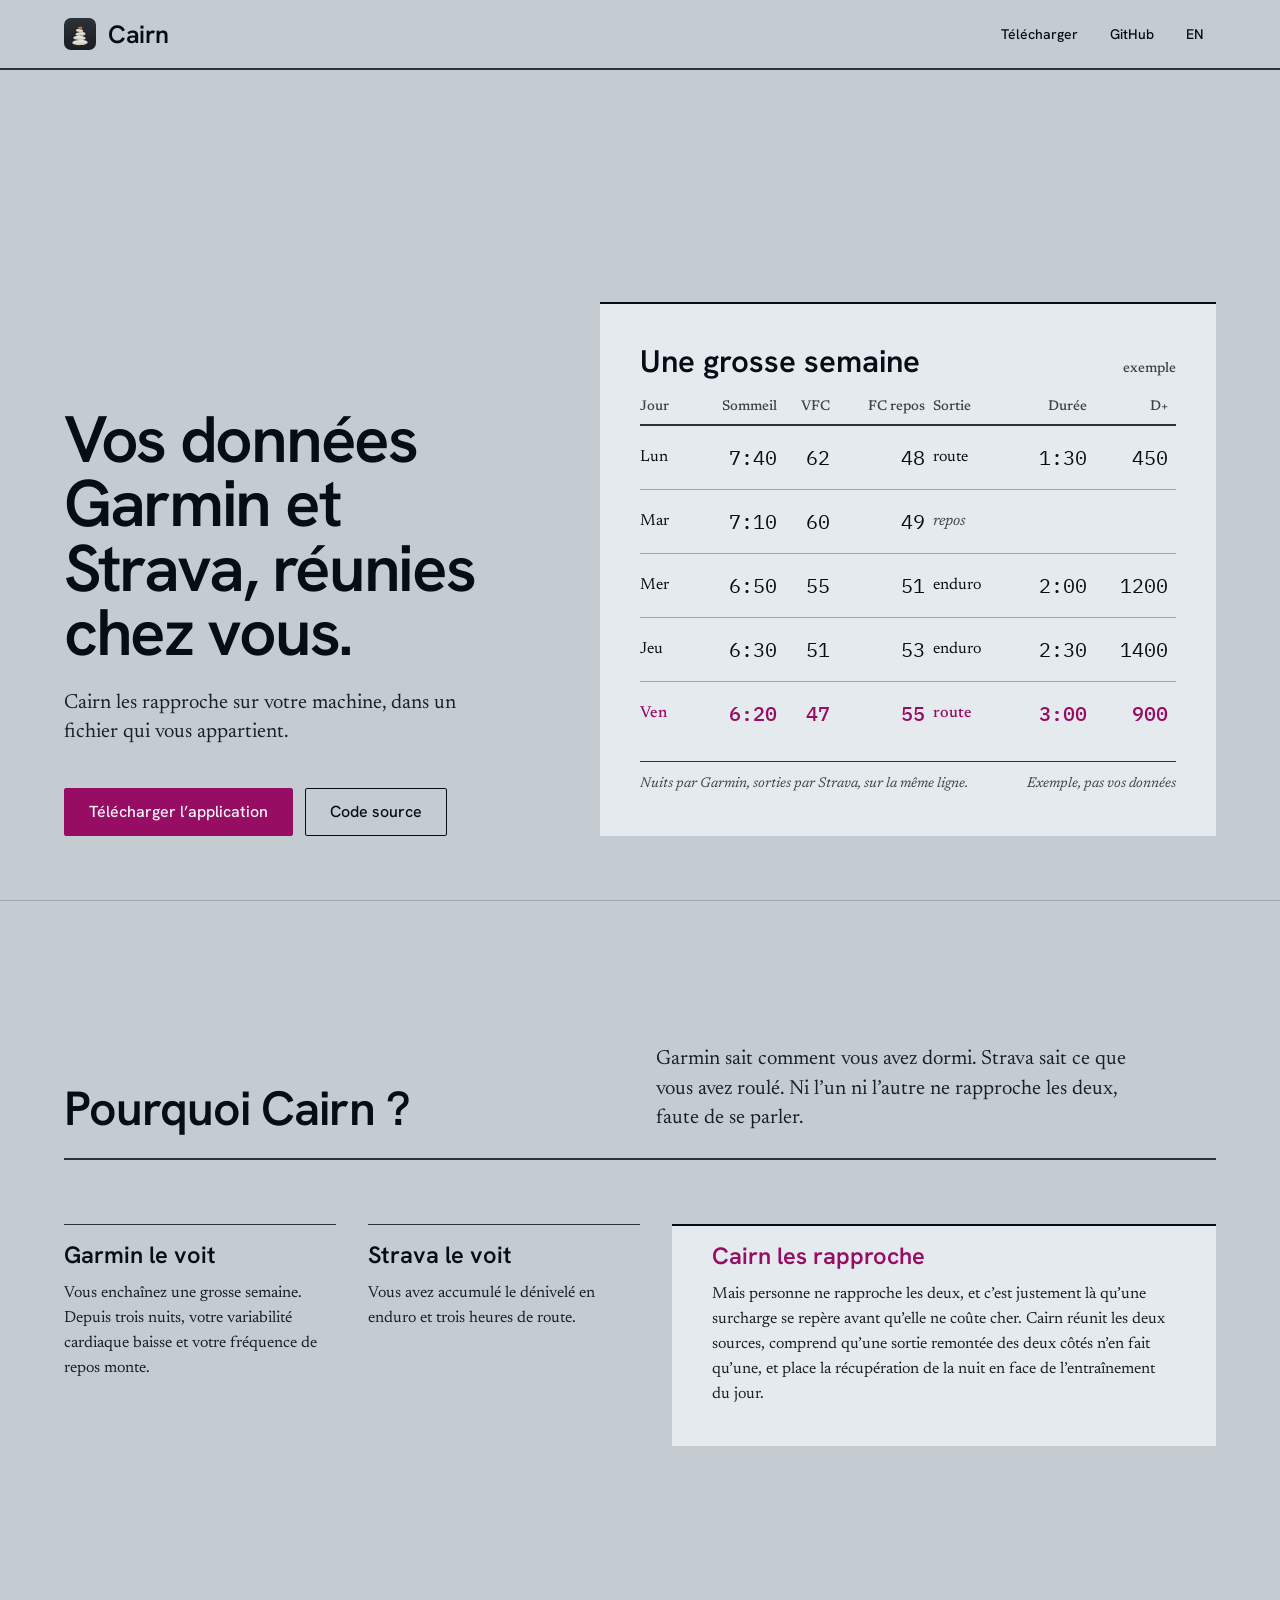
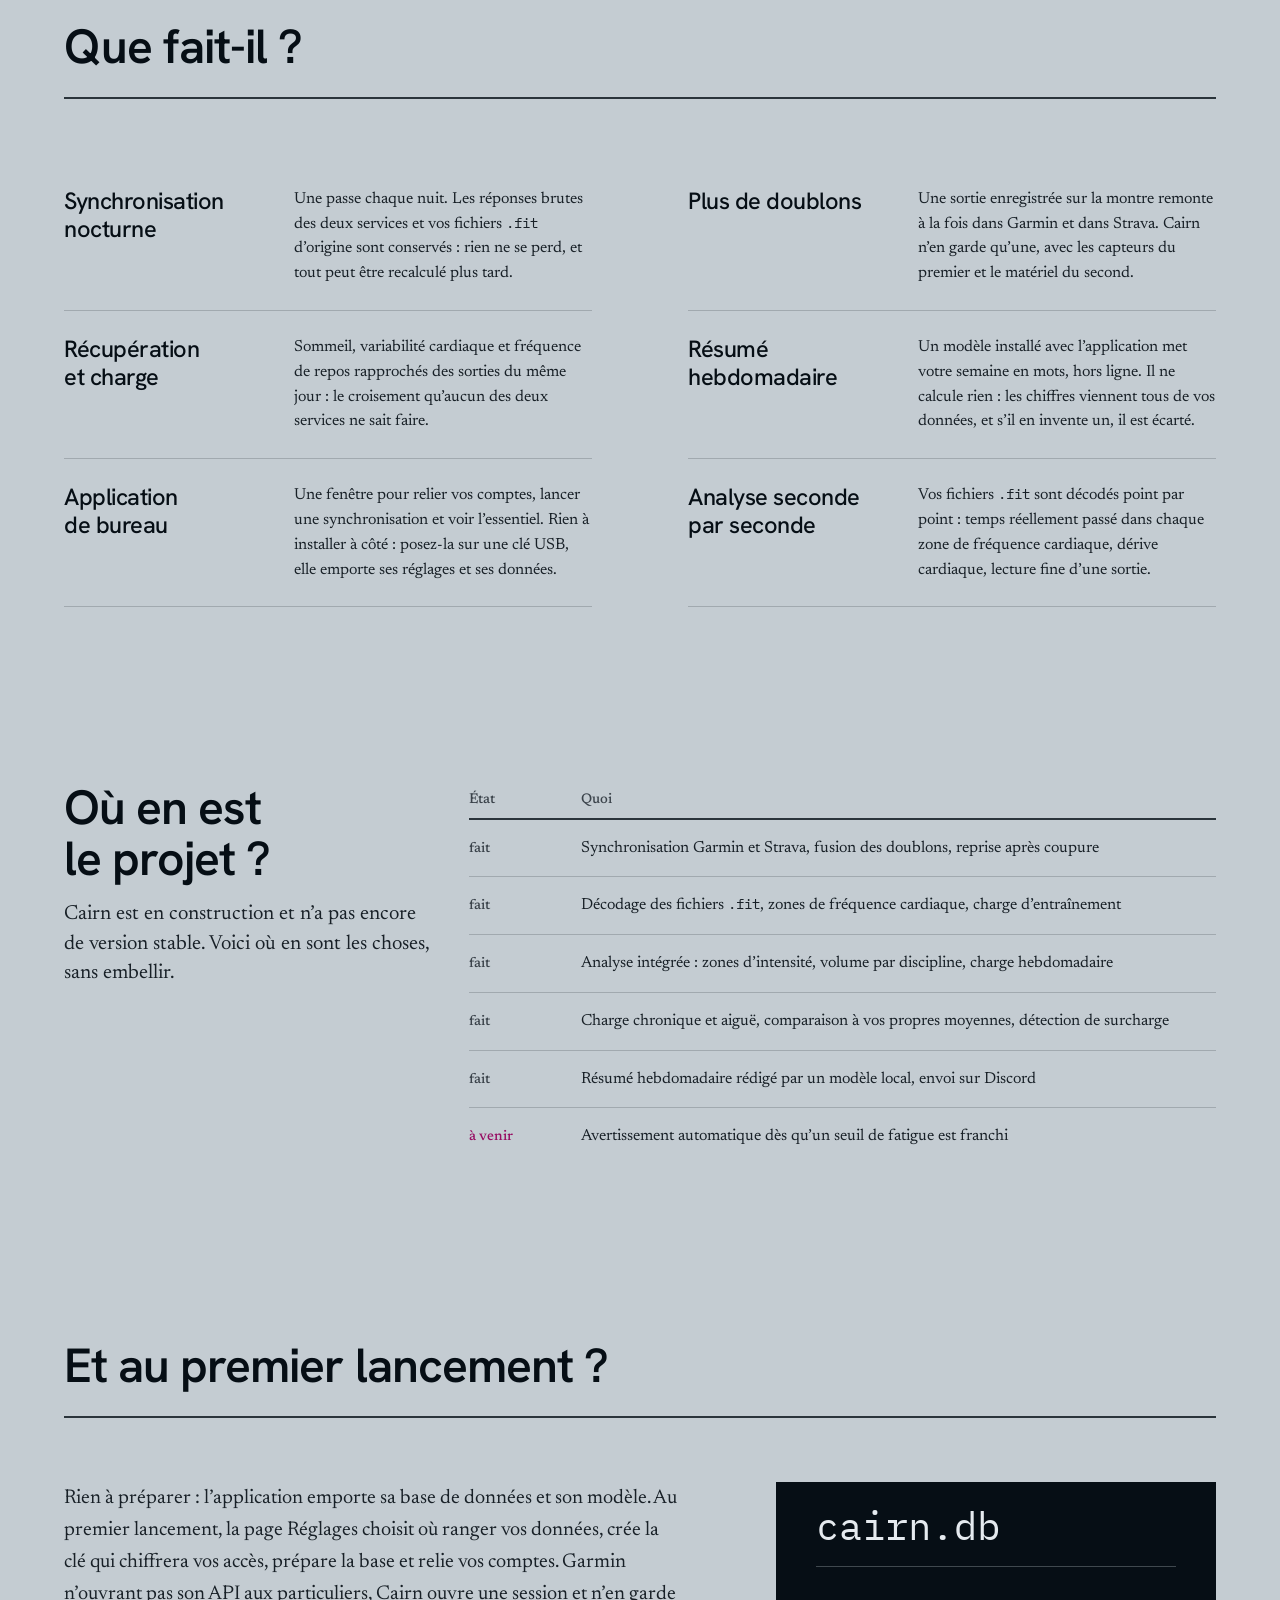
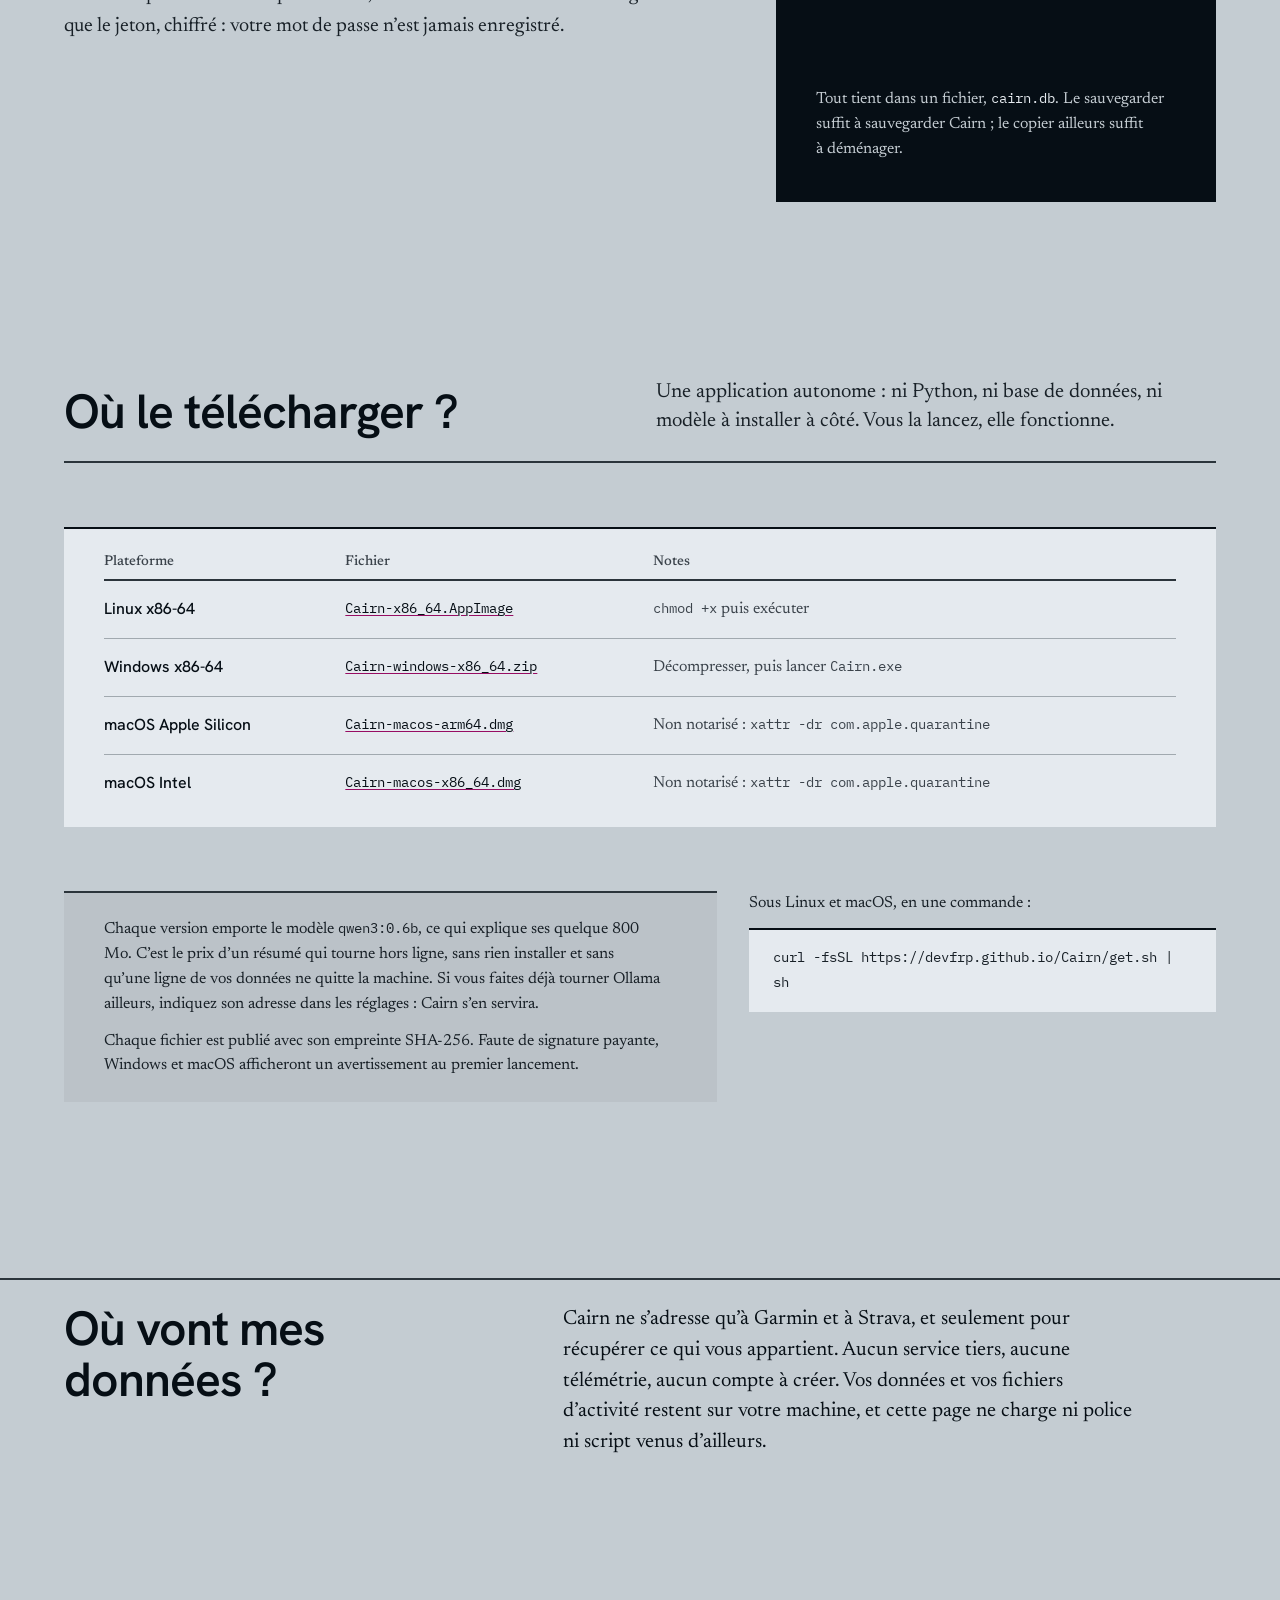
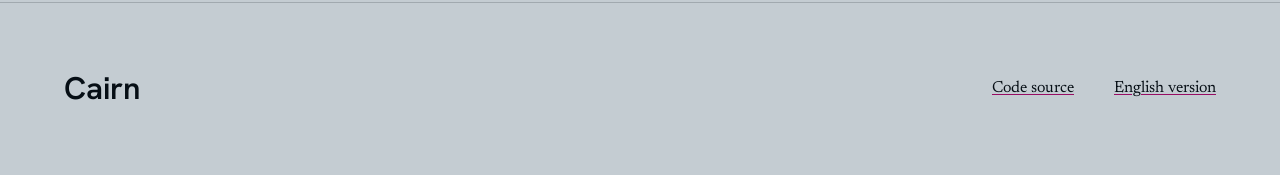
==== commit 115f97fe: "Refonte du site (Hallmark, thème Almanac) Site FR + EN refait : une semaine d'exemple (nuits Garmin " ====
--- a/docs/index.html
+++ b/docs/index.html
@@ -1,24 +1,24 @@
-<!doctype html>
+<!DOCTYPE html>
 <html lang="fr">
 <head>
 <meta charset="utf-8">
 <meta name="viewport" content="width=device-width, initial-scale=1">
-<title>Cairn — vos données Garmin et Strava, réunies chez vous</title>
-<meta name="description" content="Application de bureau qui réunit vos données Garmin et Strava dans un fichier qui vous appartient, et rapproche récupération et charge d'entraînement.">
+<title>Cairn : vos données Garmin et Strava, réunies chez vous</title>
+<meta name="description" content="Application de bureau qui réunit vos données Garmin et Strava dans un fichier qui vous appartient, et rapproche récupération et charge d’entraînement.">
 <link rel="icon" href="assets/cairn.svg" type="image/svg+xml">
 <link rel="stylesheet" href="assets/style.css">
 <link rel="alternate" hreflang="en" href="en/">
 <link rel="alternate" hreflang="fr" href="./">
 </head>
 <body>
-
-<header>
-  <div class="wrap">
-    <a class="brand" href="./">
-      <img src="assets/cairn.svg" alt="">
+<a class="skip" href="#top">Aller au contenu</a>
+<header class="bar">
+  <div class="container bar-inner">
+    <a class="brand" href="./" aria-label="Cairn, accueil">
+      <img src="assets/cairn.svg" alt="" width="32" height="32">
       <span>Cairn</span>
     </a>
-    <nav>
+    <nav class="bar-nav" aria-label="Navigation">
       <a href="#telechargements">Télécharger</a>
       <a href="https://github.com/devfrp/Cairn">GitHub</a>
       <a href="en/" hreflang="en">EN</a>
@@ -26,212 +26,147 @@
   </div>
 </header>
 
-<main>
+<main id="top">
+  <section class="hero">
+    <div class="container hero-grid">
+      <div class="hero-text">
+        <h1>Vos données Garmin et Strava, réunies chez vous.</h1>
+        <p class="lead">Cairn les rapproche sur votre machine, dans un fichier qui vous appartient.</p>
+        <div class="actions">
+          <a class="btn btn--primary" href="#telechargements">Télécharger l’application</a>
+          <a class="btn" href="https://github.com/devfrp/Cairn">Code source</a>
+        </div>
+      </div>
+      <figure class="sheet sheet--hero">
+        <div class="sheet-head"><p class="sheet-title">Une grosse semaine</p><p class="sheet-tag">exemple</p></div>
+        <div class="table-scroll">
+        <table class="week">
+          <thead><tr><th>Jour</th><th class="num">Sommeil</th><th class="num">VFC</th><th class="num">FC repos</th><th>Sortie</th><th class="num">Durée</th><th class="num">D+</th></tr></thead>
+          <tbody>
+            <tr><td>Lun</td><td class="num">7:40</td><td class="num">62</td><td class="num">48</td><td>route</td><td class="num">1:30</td><td class="num">450</td></tr>
+            <tr><td>Mar</td><td class="num">7:10</td><td class="num">60</td><td class="num">49</td><td class="rest">repos</td><td class="num"></td><td class="num"></td></tr>
+            <tr><td>Mer</td><td class="num">6:50</td><td class="num">55</td><td class="num">51</td><td>enduro</td><td class="num">2:00</td><td class="num">1200</td></tr>
+            <tr><td>Jeu</td><td class="num">6:30</td><td class="num">51</td><td class="num">53</td><td>enduro</td><td class="num">2:30</td><td class="num">1400</td></tr>
+            <tr class="flag"><td>Ven</td><td class="num">6:20</td><td class="num">47</td><td class="num">55</td><td>route</td><td class="num">3:00</td><td class="num">900</td></tr>
+          </tbody>
+        </table>
+        </div>
+        <figcaption><span>Nuits par Garmin, sorties par Strava, sur la même ligne.</span><span class="sheet-note">Exemple, pas vos données</span></figcaption>
+      </figure>
+    </div>
+  </section>
 
-<div class="hero wrap">
-  <h1>Vos données Garmin et Strava, réunies chez vous.</h1>
-  <p class="lede">
-    Garmin sait comment vous avez dormi. Strava sait ce que vous avez roulé.
-    Ni l'un ni l'autre ne rapproche les deux, faute de se parler. Cairn s'en
-    charge, sur votre machine, dans un fichier qui vous appartient.
-  </p>
-  <div class="actions">
-    <a class="btn btn-primary" href="#telechargements">Télécharger l'application</a>
-    <a class="btn btn-ghost" href="https://github.com/devfrp/Cairn">Code source</a>
-  </div>
-</div>
-
-<section>
-  <div class="wrap">
-    <h2>Le problème</h2>
-    <p>
-      Vous enchaînez une grosse semaine. Depuis trois nuits, votre variabilité
-      cardiaque baisse et votre fréquence de repos monte : Garmin le voit.
-      Vous avez accumulé le dénivelé en enduro et trois heures de route :
-      Strava le voit. Mais personne ne rapproche les deux, et c'est
-      justement là qu'une surcharge se repère avant qu'elle ne coûte cher.
-    </p>
-    <p>
-      Cairn réunit les deux sources, comprend qu'une sortie remontée des deux
-      côtés n'en fait qu'une, et place la récupération de la nuit en face de
-      l'entraînement du jour.
-    </p>
-  </div>
-</section>
-
-<section>
-  <div class="wrap">
-    <h2>Ce que ça fait</h2>
-    <div class="cards">
-      <div class="card">
-        <h3>Synchronisation nocturne</h3>
-        <p>
-          Une passe chaque nuit. Les réponses brutes des deux services et vos
-          fichiers <code>.fit</code> d'origine sont conservés : rien ne se
-          perd, et tout peut être recalculé plus tard.
-        </p>
+  <section class="sec">
+    <div class="container">
+      <div class="head">
+        <h2>Pourquoi Cairn ?</h2>
+        <p class="lead">Garmin sait comment vous avez dormi. Strava sait ce que vous avez roulé. Ni l’un ni l’autre ne rapproche les deux, faute de se parler.</p>
       </div>
-      <div class="card">
-        <h3>Plus de doublons</h3>
-        <p>
-          Une sortie enregistrée sur la montre remonte à la fois dans Garmin
-          et dans Strava. Cairn n'en garde qu'une, avec les capteurs du
-          premier et le matériel du second.
-        </p>
-      </div>
-      <div class="card">
-        <h3>Récupération et charge</h3>
-        <p>
-          Sommeil, variabilité cardiaque et fréquence de repos rapprochés des
-          sorties du même jour — le croisement qu'aucun des deux services ne
-          sait faire.
-        </p>
-      </div>
-      <div class="card">
-        <h3>Résumé hebdomadaire</h3>
-        <p>
-          Un modèle installé avec l'application met votre semaine en mots,
-          hors ligne. Il ne calcule rien : les chiffres viennent tous de vos
-          données, et s'il en invente un, il est écarté.
-        </p>
-      </div>
-      <div class="card">
-        <h3>Application de bureau</h3>
-        <p>
-          Une fenêtre pour relier vos comptes, lancer une synchronisation et
-          voir l'essentiel. Rien à installer à côté : posez-la sur une clé
-          USB, elle emporte ses réglages et ses données.
-        </p>
-      </div>
-      <div class="card">
-        <h3>Analyse seconde par seconde</h3>
-        <p>
-          Vos fichiers <code>.fit</code> sont décodés point par point : temps
-          réellement passé dans chaque zone de fréquence cardiaque, dérive
-          cardiaque, lecture fine d'une sortie.
-        </p>
+      <div class="sees">
+        <div class="see"><p class="see-who">Garmin le voit</p><p>Vous enchaînez une grosse semaine. Depuis trois nuits, votre variabilité cardiaque baisse et votre fréquence de repos monte.</p></div>
+        <div class="see"><p class="see-who">Strava le voit</p><p>Vous avez accumulé le dénivelé en enduro et trois heures de route.</p></div>
+        <div class="see see--cairn"><p class="see-who">Cairn les rapproche</p><p>Mais personne ne rapproche les deux, et c’est justement là qu’une surcharge se repère avant qu’elle ne coûte cher. Cairn réunit les deux sources, comprend qu’une sortie remontée des deux côtés n’en fait qu’une, et place la récupération de la nuit en face de l’entraînement du jour.</p></div>
       </div>
     </div>
-  </div>
-</section>
+  </section>
 
-<section>
-  <div class="wrap">
-    <h2>Où en est le projet</h2>
-    <p>
-      Cairn est en construction et n'a pas encore de version stable. Voici
-      où en sont les choses, sans embellir.
-    </p>
-    <ul class="status">
-      <li><span class="tag tag-ok">Fait</span> <span>Synchronisation Garmin et Strava, fusion des doublons, reprise après coupure</span></li>
-      <li><span class="tag tag-ok">Fait</span> <span>Décodage des fichiers <code>.fit</code>, zones de fréquence cardiaque, charge d'entraînement</span></li>
-      <li><span class="tag tag-ok">Fait</span> <span>Analyse intégrée : zones d'intensité, volume par discipline, charge hebdomadaire</span></li>
-      <li><span class="tag tag-ok">Fait</span> <span>Charge chronique et aiguë, comparaison à vos propres moyennes, détection de surcharge</span></li>
-      <li><span class="tag tag-ok">Fait</span> <span>Résumé hebdomadaire rédigé par un modèle local, envoi sur Discord</span></li>
-      <li><span class="tag tag-wip">À venir</span> <span>Avertissement automatique dès qu'un seuil de fatigue est franchi</span></li>
-    </ul>
-  </div>
-</section>
+  <section class="sec sec--l">
+    <div class="container">
+      <div class="head">
+        <h2>Que fait-il ?</h2>
+      </div>
+      <ul class="does">
+        <li><h3>Synchronisation nocturne</h3><p>Une passe chaque nuit. Les réponses brutes des deux services et vos fichiers <code>.fit</code> d’origine sont conservés : rien ne se perd, et tout peut être recalculé plus tard.</p></li>
+        <li><h3>Plus de doublons</h3><p>Une sortie enregistrée sur la montre remonte à la fois dans Garmin et dans Strava. Cairn n’en garde qu’une, avec les capteurs du premier et le matériel du second.</p></li>
+        <li><h3>Récupération et charge</h3><p>Sommeil, variabilité cardiaque et fréquence de repos rapprochés des sorties du même jour : le croisement qu’aucun des deux services ne sait faire.</p></li>
+        <li><h3>Résumé hebdomadaire</h3><p>Un modèle installé avec l’application met votre semaine en mots, hors ligne. Il ne calcule rien : les chiffres viennent tous de vos données, et s’il en invente un, il est écarté.</p></li>
+        <li><h3>Application de bureau</h3><p>Une fenêtre pour relier vos comptes, lancer une synchronisation et voir l’essentiel. Rien à installer à côté : posez-la sur une clé USB, elle emporte ses réglages et ses données.</p></li>
+        <li><h3>Analyse seconde par seconde</h3><p>Vos fichiers <code>.fit</code> sont décodés point par point : temps réellement passé dans chaque zone de fréquence cardiaque, dérive cardiaque, lecture fine d’une sortie.</p></li>
+      </ul>
+    </div>
+  </section>
 
-<section>
-  <div class="wrap">
-    <h2>Premier démarrage</h2>
-    <p>
-      Rien à préparer : l'application emporte sa base de données et son
-      modèle. Au premier lancement, la page Réglages choisit où ranger vos
-      données, crée la clé qui chiffrera vos accès, prépare la base et relie
-      vos comptes. Garmin n'ouvrant pas son API aux particuliers, Cairn
-      ouvre une session et n'en garde que le jeton, chiffré : votre mot de
-      passe n'est jamais enregistré.
-    </p>
-    <p>
-      Tout tient dans un fichier, <code>cairn.db</code>. Le sauvegarder
-      suffit à sauvegarder Cairn ; le copier ailleurs suffit à déménager.
-    </p>
-  </div>
-</section>
-
-<section id="telechargements">
-  <div class="wrap">
-    <h2>Télécharger l'application</h2>
-    <p>
-      Une application autonome : ni Python, ni base de données, ni modèle à
-      installer à côté. Vous la lancez, elle fonctionne.
-    </p>
-
-    <div class="table-scroll">
-      <table>
-        <thead>
-          <tr><th>Plateforme</th><th>Fichier</th><th>Notes</th></tr>
-        </thead>
+  <section class="sec sec--l">
+    <div class="container status-wrap">
+      <div class="head head--side">
+        <h2>Où en est le projet ?</h2>
+        <p class="lead">Cairn est en construction et n’a pas encore de version stable. Voici où en sont les choses, sans embellir.</p>
+      </div>
+      <table class="status">
+        <thead><tr><th>État</th><th>Quoi</th></tr></thead>
         <tbody>
-          <tr>
-            <td>Linux x86-64</td>
-            <td><a href="https://github.com/devfrp/Cairn/releases/latest/download/Cairn-x86_64.AppImage">Cairn-x86_64.AppImage</a></td>
-            <td class="note"><code>chmod +x</code> puis exécuter</td>
-          </tr>
-          <tr>
-            <td>Windows x86-64</td>
-            <td><a href="https://github.com/devfrp/Cairn/releases/latest/download/Cairn-windows-x86_64.zip">Cairn-windows-x86_64.zip</a></td>
-            <td class="note">Décompresser, puis lancer <code>Cairn.exe</code></td>
-          </tr>
-          <tr>
-            <td>macOS Apple Silicon</td>
-            <td><a href="https://github.com/devfrp/Cairn/releases/latest/download/Cairn-macos-arm64.dmg">Cairn-macos-arm64.dmg</a></td>
-            <td class="note">Non notarisé : <code>xattr -dr com.apple.quarantine</code></td>
-          </tr>
-          <tr>
-            <td>macOS Intel</td>
-            <td><a href="https://github.com/devfrp/Cairn/releases/latest/download/Cairn-macos-x86_64.dmg">Cairn-macos-x86_64.dmg</a></td>
-            <td class="note">Non notarisé : <code>xattr -dr com.apple.quarantine</code></td>
-          </tr>
+          <tr><td class="st">fait</td><td>Synchronisation Garmin et Strava, fusion des doublons, reprise après coupure</td></tr>
+          <tr><td class="st">fait</td><td>Décodage des fichiers <code>.fit</code>, zones de fréquence cardiaque, charge d’entraînement</td></tr>
+          <tr><td class="st">fait</td><td>Analyse intégrée : zones d’intensité, volume par discipline, charge hebdomadaire</td></tr>
+          <tr><td class="st">fait</td><td>Charge chronique et aiguë, comparaison à vos propres moyennes, détection de surcharge</td></tr>
+          <tr><td class="st">fait</td><td>Résumé hebdomadaire rédigé par un modèle local, envoi sur Discord</td></tr>
+          <tr class="next"><td class="st">à venir</td><td>Avertissement automatique dès qu’un seuil de fatigue est franchi</td></tr>
         </tbody>
       </table>
     </div>
+  </section>
 
-    <div class="callout">
-      <p>
-        Chaque version emporte le modèle <code>qwen3:0.6b</code>, ce qui
-        explique ses quelque 800 Mo. C'est le prix d'un résumé qui tourne
-        hors ligne, sans rien installer et sans qu'une ligne de vos données
-        ne quitte la machine. Si vous faites déjà tourner Ollama ailleurs,
-        indiquez son adresse dans les réglages : Cairn s'en servira.
-      </p>
-      <p style="margin-top:12px">
-        Chaque fichier est publié avec son empreinte SHA-256. Faute de
-        signature payante, Windows et macOS afficheront un avertissement au
-        premier lancement.
-      </p>
+  <section class="sec sec--l">
+    <div class="container">
+      <div class="head">
+        <h2>Et au premier lancement ?</h2>
+      </div>
+      <div class="first">
+        <p>Rien à préparer : l’application emporte sa base de données et son modèle. Au premier lancement, la page Réglages choisit où ranger vos données, crée la clé qui chiffrera vos accès, prépare la base et relie vos comptes. Garmin n’ouvrant pas son API aux particuliers, Cairn ouvre une session et n’en garde que le jeton, chiffré : votre mot de passe n’est jamais enregistré.</p>
+        <div class="file">
+          <p class="file-name"><code>cairn.db</code></p>
+          <p>Tout tient dans un fichier, <code>cairn.db</code>. Le sauvegarder suffit à sauvegarder Cairn ; le copier ailleurs suffit à déménager.</p>
+        </div>
+      </div>
     </div>
+  </section>
 
-    <p style="margin-top:28px">Sous Linux et macOS, en une commande :</p>
-<pre><code>curl -fsSL https://devfrp.github.io/Cairn/get.sh | sh</code></pre>
-  </div>
-</section>
+  <section class="sec sec--l" id="telechargements">
+    <div class="container">
+      <div class="head">
+        <h2>Où le télécharger ?</h2>
+        <p class="lead">Une application autonome : ni Python, ni base de données, ni modèle à installer à côté. Vous la lancez, elle fonctionne.</p>
+      </div>
+      <div class="table-scroll sheet sheet--plain">
+        <table class="dl">
+          <thead><tr><th>Plateforme</th><th>Fichier</th><th>Notes</th></tr></thead>
+          <tbody>
+            <tr><td>Linux x86-64</td><td><a href="https://github.com/devfrp/Cairn/releases/latest/download/Cairn-x86_64.AppImage">Cairn-x86_64.AppImage</a></td><td class="note"><code>chmod +x</code> puis exécuter</td></tr>
+            <tr><td>Windows x86-64</td><td><a href="https://github.com/devfrp/Cairn/releases/latest/download/Cairn-windows-x86_64.zip">Cairn-windows-x86_64.zip</a></td><td class="note">Décompresser, puis lancer <code>Cairn.exe</code></td></tr>
+            <tr><td>macOS Apple Silicon</td><td><a href="https://github.com/devfrp/Cairn/releases/latest/download/Cairn-macos-arm64.dmg">Cairn-macos-arm64.dmg</a></td><td class="note">Non notarisé : <code>xattr -dr com.apple.quarantine</code></td></tr>
+            <tr><td>macOS Intel</td><td><a href="https://github.com/devfrp/Cairn/releases/latest/download/Cairn-macos-x86_64.dmg">Cairn-macos-x86_64.dmg</a></td><td class="note">Non notarisé : <code>xattr -dr com.apple.quarantine</code></td></tr>
+          </tbody>
+        </table>
+      </div>
+      <div class="after-dl">
+        <div class="well">
+          <p>Chaque version emporte le modèle <code>qwen3:0.6b</code>, ce qui explique ses quelque 800 Mo. C’est le prix d’un résumé qui tourne hors ligne, sans rien installer et sans qu’une ligne de vos données ne quitte la machine. Si vous faites déjà tourner Ollama ailleurs, indiquez son adresse dans les réglages : Cairn s’en servira.</p>
+          <p>Chaque fichier est publié avec son empreinte SHA-256. Faute de signature payante, Windows et macOS afficheront un avertissement au premier lancement.</p>
+        </div>
+        <div class="oneline">
+          <p>Sous Linux et macOS, en une commande :</p>
+          <pre><code>curl -fsSL https://devfrp.github.io/Cairn/get.sh | sh</code></pre>
+        </div>
+      </div>
+    </div>
+  </section>
 
-<section>
-  <div class="wrap">
-    <h2>Vos données restent chez vous</h2>
-    <p>
-      Cairn ne s'adresse qu'à Garmin et à Strava, et seulement pour
-      récupérer ce qui vous appartient. Aucun service tiers, aucune
-      télémétrie, aucun compte à créer. Vos données et vos fichiers
-      d'activité restent sur votre machine — et cette page ne charge ni
-      police ni script venus d'ailleurs.
-    </p>
-  </div>
-</section>
-
+  <section class="sec sec--l">
+    <div class="container yours">
+      <h2>Où vont mes données ?</h2>
+      <p>Cairn ne s’adresse qu’à Garmin et à Strava, et seulement pour récupérer ce qui vous appartient. Aucun service tiers, aucune télémétrie, aucun compte à créer. Vos données et vos fichiers d’activité restent sur votre machine, et cette page ne charge ni police ni script venus d’ailleurs.</p>
+    </div>
+  </section>
 </main>
 
-<footer>
-  <div class="wrap">
-    <p>
-      <a href="https://github.com/devfrp/Cairn">Code source</a> ·
-      <a href="en/" hreflang="en">English version</a>
-    </p>
+<footer class="foot">
+  <div class="container foot-inner">
+    <p class="foot-brand">Cairn</p>
+    <ul class="links">
+      <li><a href="https://github.com/devfrp/Cairn">Code source</a></li>
+      <li><a href="en/" hreflang="en">English version</a></li>
+    </ul>
   </div>
 </footer>
-
 </body>
 </html>
--- a/docs/assets/style.css
+++ b/docs/assets/style.css
@@ -1,270 +1,137 @@
-/* Cairn — feuille de style du site.
-   Aucune ressource externe : ni police distante, ni CDN. Le site se charge
-   entièrement depuis GitHub Pages, ce qui évite de faire fuiter la visite
-   vers un tiers. */
+/* Hallmark · shape: Conversational FAQ · genre: editorial · theme: Almanac (deal 2/3, seed desktop-app-brings-garmin-48ce·a8651fa8·2026-10-27·r0) · redesign: full · job: try · draw: 9af6b9
+ * hero: Stage (swapped from a Banner: the printed week is the strongest thing the page has, so it takes seven columns beside the head) · nav: edge-aligned (swapped from a search-led bar: the page has nothing to search) · footer: colophon block (swapped from index columns: two real links, no sitemap) · imagery: the product built as a sample sheet, labelled as an example · signature: one heavy week on the printed sheet, the nights from Garmin and the rides from Strava on the same line, the overloaded Friday in magenta
+ * axes: mid/grotesk-sans/chromatic-magenta · posture: restrained · contrast: pass · fold: pass · v2.0.0 */
+/* Hallmark · pre-emit critique: P5 H4 E4 S5 R4 V5 · weakest: R, long owner prose; it is split where its own sentences split (who sees what, the file) and set at a reading measure */
+/* Hallmark · Cairn’s rule holds: no external resource. The three faces are served from assets/fonts beside this file, so the page still loads no font or script from anywhere else */
+/* Hallmark · reworded the heads "Le problème", "Ce que ça fait", "Où en est le projet", "Premier démarrage", "Télécharger l’application", "Vos données restent chez vous" to the questions "Pourquoi Cairn ?", "Que fait-il ?", "Où en est le projet ?", "Et au premier lancement ?", "Où le télécharger ?", "Où vont mes données ?" (EN likewise) · the Conversational FAQ shape heads each section with its question */
+/* Hallmark · reworded the hero paragraph to one sentence (its first three sentences open "Pourquoi Cairn ?"), the problem paragraphs into who sees what, every word kept, the "Fait" and "À venir" tags into a state column in lower case, and every em dash and the middle dot in the footer · 58, 19 and 63 name them */
+/* Hallmark · waive 84 · the hero sheet is a built sample of the app’s week, labelled as an example on the sheet itself · capturing the real app would put the owner’s own sleep and heart data on a public page */
+/* Hallmark · waive 77 · "Où vont mes données ?" is the owner’s privacy promise in three sentences, set at lead size across seven columns · it closes the page as a promise, and padding it with a visual would add something the owner never said */
+/* Hallmark · answered F25 · the sample week scrolls sideways on a phone inside its sheet, the day column first; the download table does the same */
+@import url("./fonts.css");
+@import url("./tokens.css");
+@import url("./base.css");
 
-:root {
-  --bg: #faf8f5;
-  --surface: #ffffff;
-  --surface-alt: #f3efe9;
-  --text: #22262b;
-  --muted: #666e78;
-  --border: #e4ded4;
-  --accent: #b4552a;
-  --accent-soft: #f7ece5;
-  --shadow: 0 1px 2px rgb(34 38 43 / 6%), 0 8px 24px rgb(34 38 43 / 5%);
-  --radius: 14px;
+body { color: var(--color-ink-2); line-height: 1.55; font-optical-sizing: auto; }
+h1, h2, h3 { color: var(--color-ink); font-weight: 600; }
+h3 { font-weight: 500; font-size: var(--text-title); line-height: 1.2; }
+code, .num { font-family: var(--font-outlier); font-variant-numeric: tabular-nums; }
+code { font-size: 0.88em; }
+a { color: var(--color-ink); text-decoration-color: var(--color-accent); text-underline-offset: 0.15em; text-decoration-thickness: 1px; }
+a:hover { text-decoration-thickness: 2px; }
+p:not([class]) { max-width: 64ch; }
+
+.skip { position: absolute; left: var(--space-md); top: calc(-1 * var(--space-3xl)); z-index: var(--z-toast); padding: var(--space-xs) var(--space-md); background: var(--color-ink); color: var(--color-paper); }
+.skip:focus-visible { top: var(--space-md); }
+
+/* nav, edge-aligned */
+.bar { border-bottom: var(--rule-bar) solid var(--color-rule-2); }
+.bar-inner { display: flex; align-items: center; justify-content: space-between; gap: var(--space-xl); min-height: 68px; }
+.brand { display: inline-flex; align-items: center; gap: var(--space-sm); min-height: 44px; font: 600 var(--text-xl)/1 var(--font-display); letter-spacing: var(--tracking-display); text-decoration: none; }
+.brand img { flex-shrink: 0; }
+.bar-nav { display: flex; gap: var(--space-xs); }
+.bar-nav a { display: inline-flex; align-items: center; min-height: 44px; padding: 0 var(--space-sm); font: 500 var(--text-sm)/1 var(--font-display); text-decoration: none; transition: background-color var(--dur-micro) var(--ease-out); }
+.bar-nav a:hover { background: var(--color-paper-2); }
+
+/* hero, Stage with the sheet */
+.hero { border-bottom: var(--rule-hair) solid var(--color-rule); }
+.hero-grid { display: grid; grid-template-columns: minmax(0, 5fr) minmax(0, 7fr); gap: var(--space-3xl); align-items: end; min-height: calc(100dvh - 70px); padding-block: var(--space-3xl) var(--space-2xl); }
+.hero h1 { max-width: 12ch; font-size: clamp(2.75rem, 4.2vw + 0.75rem, 5rem); letter-spacing: -0.035em; line-height: 0.98; }
+.hero .lead { margin-top: var(--space-lg); max-width: 36ch; color: var(--color-ink-2); }
+.actions { display: flex; flex-wrap: wrap; gap: var(--space-sm); margin-top: var(--space-xl); }
+.btn { white-space: nowrap; display: inline-flex; align-items: center; min-height: 48px; padding: 0 var(--space-lg); border: var(--rule-hair) solid var(--color-ink); border-radius: var(--radius-pill); background: transparent; color: var(--color-ink); font: 500 var(--text-md)/1 var(--font-display); text-decoration: none; transition: background-color var(--dur-micro) var(--ease-out), transform var(--dur-micro) var(--ease-out); }
+.btn:hover { background: var(--color-paper-2); }
+.btn:active { transform: translateY(1px); }
+.btn[aria-disabled="true"] { opacity: 0.55; cursor: not-allowed; }
+.btn--primary { background: var(--color-accent); border-color: var(--color-accent); color: var(--color-accent-ink); }
+.btn--primary:hover { background: var(--color-accent-2); }
+
+/* the sheet, the printed page */
+.sheet { margin: 0; padding: var(--space-xl); background: var(--color-sheet); border-top: var(--rule-bar) solid var(--color-ink); }
+
+.sheet-head { display: flex; align-items: baseline; justify-content: space-between; gap: var(--space-md); padding-bottom: var(--space-sm); }
+.sheet-title { font: 600 var(--text-2xl)/1.1 var(--font-display); color: var(--color-ink); }
+.sheet-tag { font: 500 var(--text-sm)/1 var(--font-body); color: var(--color-muted); }
+.week { width: 100%; border-collapse: collapse; }
+.week th { padding: var(--space-xs) var(--space-xs) var(--space-xs) 0; font: 500 var(--text-sm)/1.3 var(--font-body); color: var(--color-muted); text-align: left; border-bottom: var(--rule-bar) solid var(--color-rule-2); white-space: nowrap; }
+.week th.num, .week td.num { text-align: right; }
+.week td { padding: var(--space-md) var(--space-xs) var(--space-md) 0; border-top: var(--rule-hair) solid var(--color-rule); color: var(--color-ink); }
+.week td.num { font-size: var(--text-lg); }
+.week td.rest { color: var(--color-muted); font-style: italic; }
+.week tr.flag td { color: var(--color-accent); font-weight: 500; }
+.sheet figcaption { display: flex; justify-content: space-between; gap: var(--space-md); margin-top: var(--space-md); padding-top: var(--space-sm); border-top: var(--rule-hair) solid var(--color-rule-2); font-size: var(--text-sm); font-style: italic; color: var(--color-muted); }
+
+/* sections */
+.sec { padding-top: var(--section-gap); }
+.sec--l { padding-top: var(--section-gap-l); }
+.head { display: grid; grid-template-columns: minmax(0, 6fr) minmax(0, 6fr); gap: var(--gap-columns); align-items: end; margin-bottom: var(--space-2xl); padding-bottom: var(--space-lg); border-bottom: var(--rule-bar) solid var(--color-rule-2); }
+.head .lead { max-width: 46ch; }
+.head--side { grid-template-columns: minmax(0, 1fr); gap: var(--space-md); align-content: start; margin: 0; border-bottom: 0; padding-bottom: 0; }
+
+/* who sees what */
+.sees { display: grid; grid-template-columns: minmax(0, 3fr) minmax(0, 3fr) minmax(0, 6fr); gap: var(--gap-columns); }
+.see { display: grid; gap: var(--space-sm); align-content: start; padding-top: var(--space-md); border-top: var(--rule-hair) solid var(--color-rule-2); }
+.see-who { font: 600 var(--text-title)/1.2 var(--font-display); color: var(--color-ink); }
+.see--cairn { padding: var(--space-md) var(--space-xl) var(--space-xl); background: var(--color-sheet); border-top: var(--rule-bar) solid var(--color-ink); }
+.see--cairn .see-who { color: var(--color-accent); }
+.see p:not(.see-who) { max-width: 60ch; }
+
+/* what it does, rows in two columns */
+.does { display: grid; grid-template-columns: repeat(2, minmax(0, 1fr)); gap: 0 var(--space-3xl); margin: 0; padding: 0; list-style: none; }
+.does li { display: grid; grid-template-columns: minmax(0, 2fr) minmax(0, 3fr); gap: var(--gap-columns); padding-block: var(--space-lg); border-bottom: var(--rule-hair) solid var(--color-rule); }
+
+/* project status, a table */
+.status-wrap { display: grid; grid-template-columns: minmax(0, 4fr) minmax(0, 8fr); gap: var(--gap-columns); align-items: start; }
+.status { width: 100%; border-collapse: collapse; }
+.status th { padding: var(--space-xs) var(--space-md) var(--space-xs) 0; font: 500 var(--text-sm)/1.3 var(--font-body); color: var(--color-muted); text-align: left; border-bottom: var(--rule-bar) solid var(--color-rule-2); }
+.status td { padding: var(--space-md) var(--space-md) var(--space-md) 0; border-top: var(--rule-hair) solid var(--color-rule); vertical-align: baseline; }
+.status .st { width: 7rem; font: 500 var(--text-sm)/1.3 var(--font-body); color: var(--color-muted); white-space: nowrap; }
+.status tr.next .st { color: var(--color-accent); }
+
+/* first launch, the prose and the file */
+.first { display: grid; grid-template-columns: minmax(0, 7fr) minmax(0, 5fr); gap: var(--space-3xl); align-items: start; }
+.first > p { font-size: var(--text-lg); line-height: 1.6; max-width: 58ch; }
+.file { display: flex; flex-direction: column; justify-content: space-between; min-height: 320px; padding: var(--space-lg) var(--space-xl) var(--space-xl); background: var(--color-ink); color: var(--color-paper); }
+.file-name { font-size: var(--text-3xl); line-height: 1; padding-bottom: var(--space-md); margin-bottom: var(--space-md); border-bottom: var(--rule-hair) solid color-mix(in oklab, var(--color-paper) 30%, transparent); }
+.file-name code { font-size: 1em; color: var(--color-sheet); }
+.file p:not(.file-name) { color: var(--color-paper); }
+.file code { color: var(--color-sheet); }
+
+/* downloads */
+.table-scroll { overflow-x: auto; }
+.sheet--plain { padding-block: var(--space-md); }
+.dl { width: 100%; min-width: 40rem; border-collapse: collapse; }
+.dl th { padding: var(--space-xs) var(--space-md) var(--space-xs) 0; font: 500 var(--text-sm)/1.3 var(--font-body); color: var(--color-muted); text-align: left; border-bottom: var(--rule-bar) solid var(--color-rule-2); }
+.dl td { padding: var(--space-md) var(--space-md) var(--space-md) 0; border-top: var(--rule-hair) solid var(--color-rule); }
+.dl td:first-child { font: 500 var(--text-md)/1.3 var(--font-display); color: var(--color-ink); white-space: nowrap; }
+.dl td a { font-family: var(--font-outlier); font-size: var(--text-sm); white-space: nowrap; }
+.dl .note { color: var(--color-muted); }
+.dl tbody tr:hover td { background: var(--color-paper-2); }
+.after-dl { display: grid; grid-template-columns: minmax(0, 7fr) minmax(0, 5fr); gap: var(--gap-columns); margin-top: var(--space-2xl); align-items: start; }
+.well { display: grid; gap: var(--space-sm); padding: var(--space-lg) var(--space-xl); background: var(--color-paper-2); border-top: var(--rule-bar) solid var(--color-rule-2); }
+.well p { max-width: 62ch; }
+.oneline { display: grid; gap: var(--space-sm); }
+.oneline pre { margin: 0; padding: var(--space-md) var(--space-lg); background: var(--color-sheet); border-top: var(--rule-bar) solid var(--color-ink); white-space: pre-wrap; overflow-wrap: anywhere; }
+
+/* where the data goes */
+.yours { display: grid; grid-template-columns: minmax(0, 5fr) minmax(0, 7fr); gap: var(--gap-columns); align-items: start; padding-top: var(--space-lg); border-top: var(--rule-bar) solid var(--color-rule-2); }
+.yours p { font-size: var(--text-lead); line-height: 1.5; max-width: 52ch; color: var(--color-ink); }
+
+/* footer, a colophon block */
+.foot { margin-top: var(--section-gap); border-top: var(--rule-hair) solid var(--color-rule); }
+.foot-inner { display: flex; flex-wrap: wrap; align-items: center; justify-content: space-between; gap: var(--space-lg); padding-block: var(--space-2xl); }
+.foot-brand { font: 600 var(--text-2xl)/1 var(--font-display); color: var(--color-ink); }
+.links { display: flex; flex-wrap: wrap; gap: var(--space-xs) var(--space-xl); margin: 0; padding: 0; list-style: none; }
+.links a { display: inline-flex; align-items: center; min-height: 44px; }
+
+@media (max-width: 60rem) {
+  .hero-grid, .head, .sees, .does, .does li, .status-wrap, .first, .after-dl, .yours { grid-template-columns: minmax(0, 1fr); gap: var(--space-lg); }
+  .hero-grid { padding-block: var(--space-2xl); gap: var(--space-2xl); }
+  .hero-grid { min-height: 0; }
+  .sheet { padding-inline: var(--space-md); }
+  .week { min-width: 30rem; }
+  .bar-inner { gap: var(--space-sm); }
+  .bar-nav { gap: 0; }
+  .bar-nav a { padding: 0 var(--space-xs); }
+  .brand { font-size: var(--text-lg); }
 }
-
-@media (prefers-color-scheme: dark) {
-  :root {
-    --bg: #14171b;
-    --surface: #1b1f24;
-    --surface-alt: #21262c;
-    --text: #e8e4dd;
-    --muted: #9aa3ad;
-    --border: #2c3238;
-    --accent: #e8834a;
-    --accent-soft: #2a211c;
-    --shadow: 0 1px 2px rgb(0 0 0 / 30%), 0 8px 24px rgb(0 0 0 / 22%);
-  }
-}
-
-* { box-sizing: border-box; }
-
-body {
-  margin: 0;
-  background: var(--bg);
-  color: var(--text);
-  font-family: system-ui, -apple-system, "Segoe UI", Roboto, "Helvetica Neue", sans-serif;
-  font-size: 17px;
-  line-height: 1.65;
-  -webkit-font-smoothing: antialiased;
-}
-
-.wrap {
-  max-width: 880px;
-  margin: 0 auto;
-  padding: 0 24px;
-}
-
-/* ---------- en-tête ---------- */
-
-header {
-  border-bottom: 1px solid var(--border);
-  background: color-mix(in srgb, var(--bg) 88%, transparent);
-  backdrop-filter: blur(8px);
-  position: sticky;
-  top: 0;
-  z-index: 10;
-}
-
-header .wrap {
-  display: flex;
-  align-items: center;
-  gap: 12px;
-  padding-block: 14px;
-}
-
-.brand {
-  display: flex;
-  align-items: center;
-  gap: 10px;
-  font-weight: 650;
-  letter-spacing: -0.01em;
-  text-decoration: none;
-  color: var(--text);
-}
-
-.brand img { width: 30px; height: 30px; border-radius: 8px; }
-
-header nav {
-  margin-left: auto;
-  display: flex;
-  gap: 18px;
-  font-size: 15px;
-}
-
-header nav a { color: var(--muted); text-decoration: none; }
-header nav a:hover { color: var(--accent); }
-
-/* ---------- hero ---------- */
-
-/* padding-block seulement : un `padding` complet écraserait la gouttière
-   horizontale héritée de .wrap et collerait le titre au bord. */
-.hero { padding-block: 72px 56px; }
-
-.hero h1 {
-  font-size: clamp(2.2rem, 6vw, 3.1rem);
-  line-height: 1.1;
-  letter-spacing: -0.03em;
-  margin: 0 0 18px;
-}
-
-.hero .lede {
-  font-size: clamp(1.05rem, 2.4vw, 1.25rem);
-  color: var(--muted);
-  max-width: 34em;
-  margin: 0 0 32px;
-}
-
-.actions { display: flex; flex-wrap: wrap; gap: 12px; }
-
-.btn {
-  display: inline-flex;
-  align-items: center;
-  gap: 8px;
-  padding: 11px 20px;
-  border-radius: 10px;
-  border: 1px solid transparent;
-  font-weight: 550;
-  font-size: 15px;
-  text-decoration: none;
-  transition: transform 0.12s ease, background 0.12s ease;
-}
-
-.btn:active { transform: translateY(1px); }
-
-.btn-primary { background: var(--accent); color: #fff; }
-.btn-primary:hover { background: color-mix(in srgb, var(--accent) 88%, black); }
-
-.btn-ghost {
-  background: var(--surface);
-  color: var(--text);
-  border-color: var(--border);
-}
-.btn-ghost:hover { border-color: var(--accent); color: var(--accent); }
-
-/* ---------- sections ---------- */
-
-section { padding: 44px 0; border-top: 1px solid var(--border); }
-
-/* L'en-tête est collant : sans cette marge, un lien d'ancre amène le titre
-   de section juste dessous, hors de vue. */
-section[id] { scroll-margin-top: 68px; }
-
-h2 {
-  font-size: 1.45rem;
-  letter-spacing: -0.02em;
-  margin: 0 0 8px;
-}
-
-section > .wrap > p:first-of-type { color: var(--muted); margin-top: 0; }
-
-.cards {
-  display: grid;
-  grid-template-columns: repeat(auto-fit, minmax(240px, 1fr));
-  gap: 16px;
-  margin-top: 28px;
-}
-
-.card {
-  background: var(--surface);
-  border: 1px solid var(--border);
-  border-radius: var(--radius);
-  padding: 22px;
-  box-shadow: var(--shadow);
-}
-
-.card h3 { margin: 0 0 8px; font-size: 1.02rem; letter-spacing: -0.01em; }
-.card p { margin: 0; color: var(--muted); font-size: 15px; }
-
-/* ---------- code ---------- */
-
-pre {
-  background: var(--surface-alt);
-  border: 1px solid var(--border);
-  border-radius: 10px;
-  padding: 16px 18px;
-  overflow-x: auto;
-  font-size: 14px;
-  line-height: 1.6;
-}
-
-code {
-  font-family: ui-monospace, SFMono-Regular, "SF Mono", Menlo, Consolas, monospace;
-}
-
-p code, li code, td code {
-  background: var(--surface-alt);
-  border: 1px solid var(--border);
-  border-radius: 5px;
-  padding: 1px 5px;
-  font-size: 0.88em;
-}
-
-/* ---------- téléchargements ---------- */
-
-.table-scroll { overflow-x: auto; margin-top: 24px; }
-
-table {
-  width: 100%;
-  border-collapse: collapse;
-  font-size: 15px;
-  min-width: 480px;
-}
-
-th, td {
-  text-align: left;
-  padding: 12px 14px;
-  border-bottom: 1px solid var(--border);
-}
-
-th { font-weight: 600; font-size: 13.5px; color: var(--muted); text-transform: uppercase; letter-spacing: 0.04em; }
-td a { color: var(--accent); font-weight: 550; text-decoration: none; }
-td a:hover { text-decoration: underline; }
-td .note { color: var(--muted); font-size: 13.5px; }
-
-/* ---------- état d'avancement ---------- */
-
-.status { display: grid; gap: 10px; margin-top: 22px; padding: 0; list-style: none; }
-
-.status li {
-  display: flex;
-  align-items: baseline;
-  gap: 12px;
-  padding: 12px 16px;
-  background: var(--surface);
-  border: 1px solid var(--border);
-  border-radius: 10px;
-}
-
-.tag {
-  flex: none;
-  font-size: 12px;
-  font-weight: 600;
-  letter-spacing: 0.03em;
-  text-transform: uppercase;
-  padding: 3px 9px;
-  border-radius: 999px;
-}
-
-.tag-ok { background: var(--accent-soft); color: var(--accent); }
-.tag-wip { background: var(--surface-alt); color: var(--muted); }
-
-.callout {
-  margin-top: 24px;
-  padding: 16px 18px;
-  border-left: 3px solid var(--accent);
-  background: var(--accent-soft);
-  border-radius: 0 10px 10px 0;
-  font-size: 15px;
-}
-
-.callout p { margin: 0; }
-
-/* ---------- pied ---------- */
-
-footer {
-  border-top: 1px solid var(--border);
-  padding: 32px 0 56px;
-  color: var(--muted);
-  font-size: 14.5px;
-}
-
-footer a { color: var(--muted); }
-
-@media (max-width: 560px) {
-  .hero { padding-block: 48px 36px; }
-  header nav { gap: 12px; font-size: 14px; }
-}
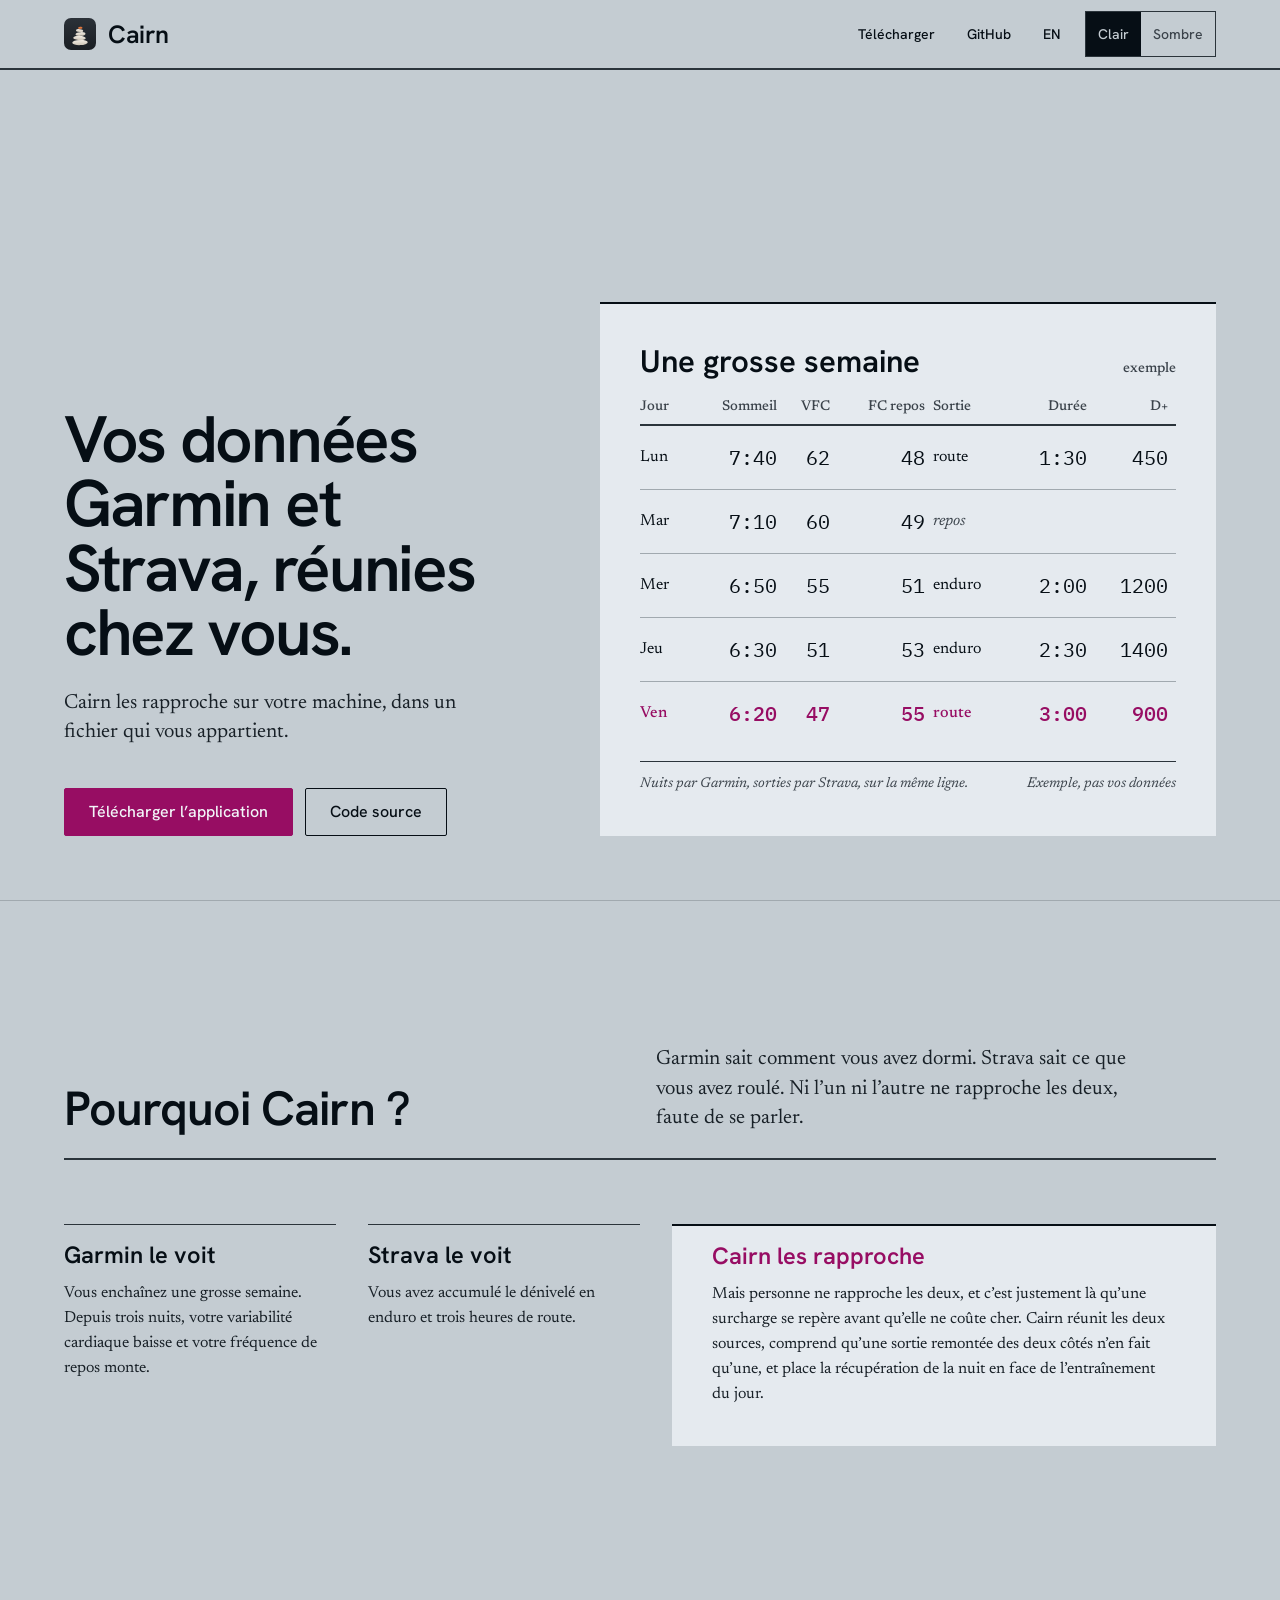
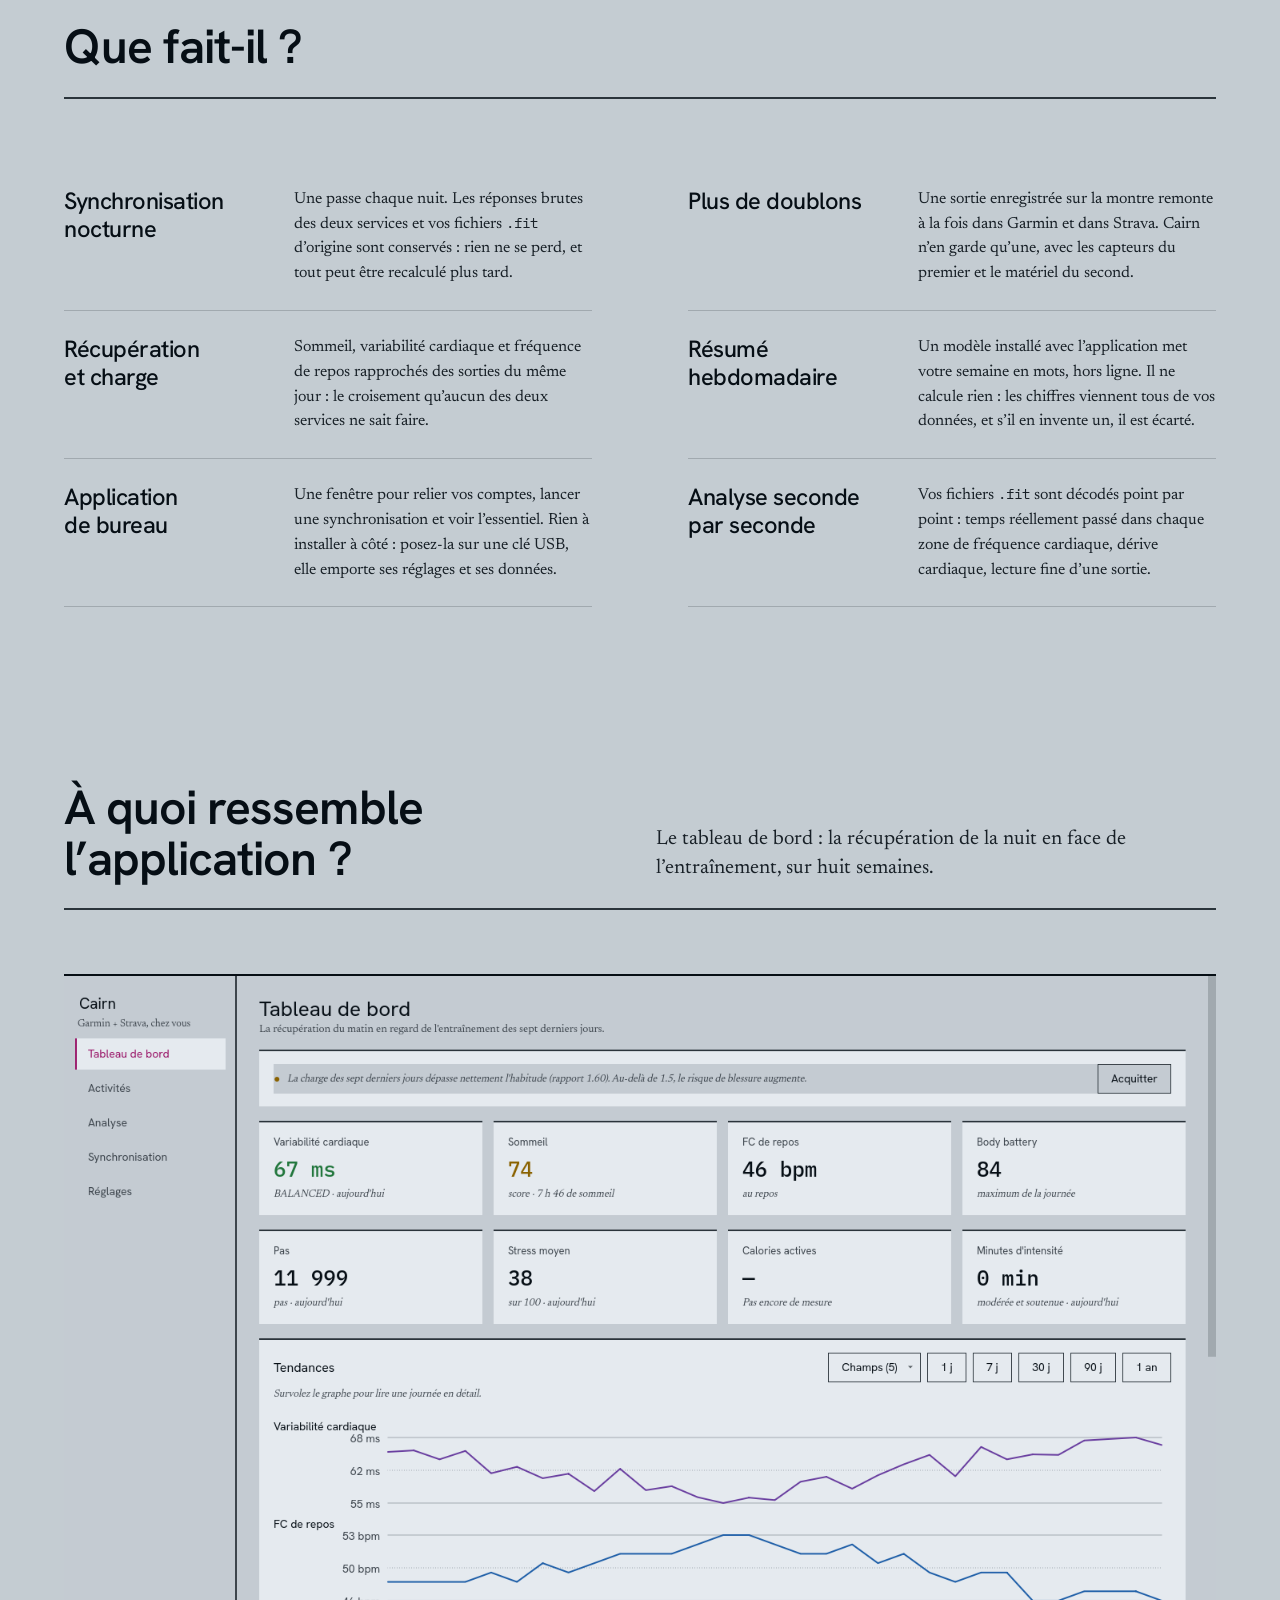
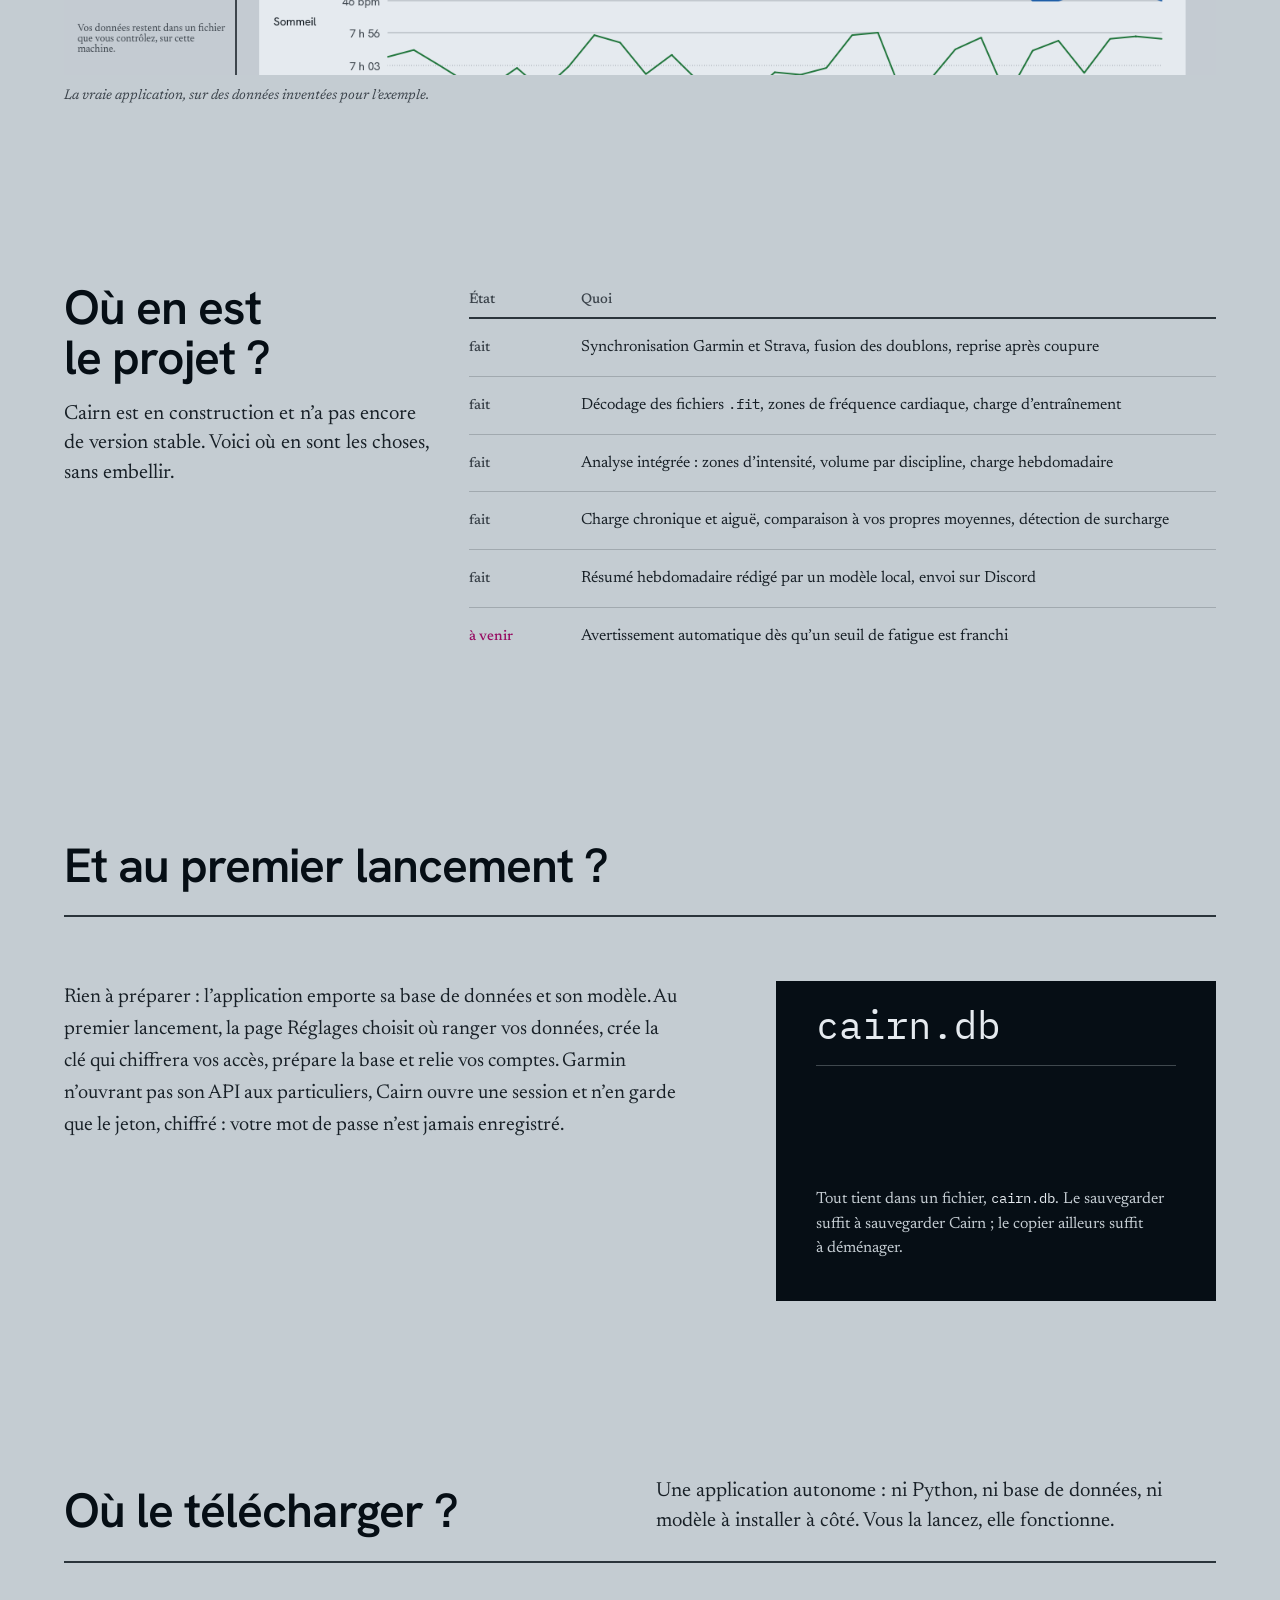
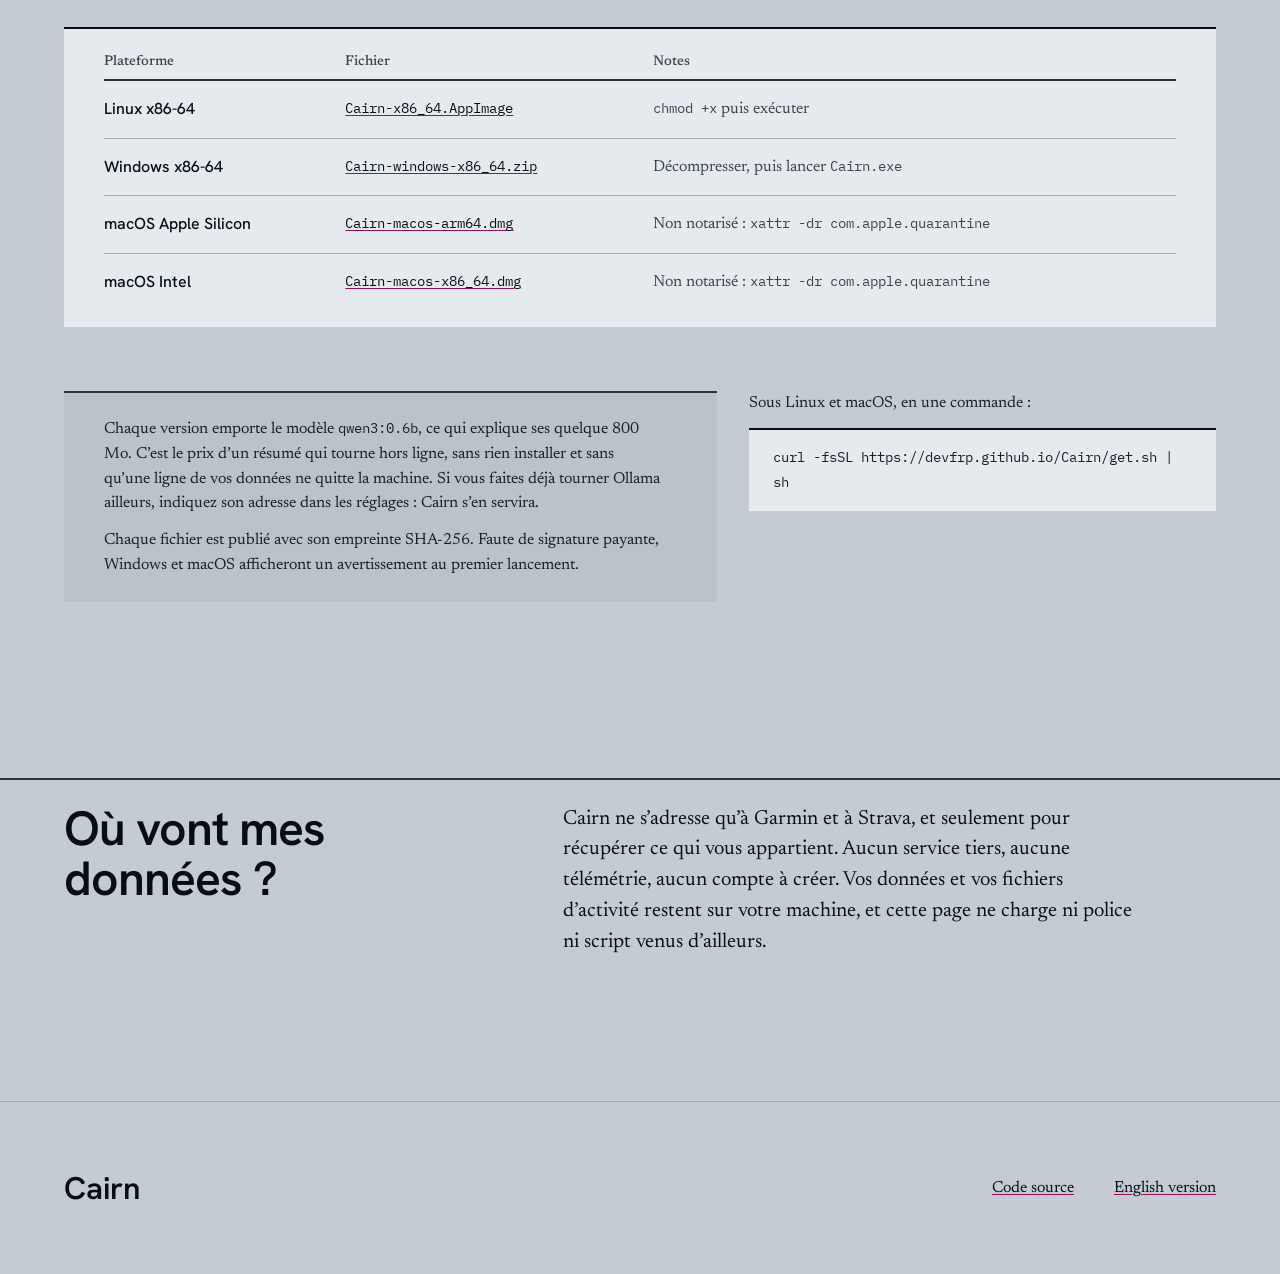
==== commit d0226ad2: "Interface aux couleurs du site (Almanac), mode sombre, version 0.2.0 Application : papier gris-bleu," ====
--- a/docs/index.html
+++ b/docs/index.html
@@ -6,6 +6,7 @@
 <title>Cairn : vos données Garmin et Strava, réunies chez vous</title>
 <meta name="description" content="Application de bureau qui réunit vos données Garmin et Strava dans un fichier qui vous appartient, et rapproche récupération et charge d’entraînement.">
 <link rel="icon" href="assets/cairn.svg" type="image/svg+xml">
+<script>try{var m=localStorage.getItem("mode");if(m==="dark"||m==="light")document.documentElement.dataset.mode=m}catch(e){}</script>
 <link rel="stylesheet" href="assets/style.css">
 <link rel="alternate" hreflang="en" href="en/">
 <link rel="alternate" hreflang="fr" href="./">
@@ -18,11 +19,17 @@
       <img src="assets/cairn.svg" alt="" width="32" height="32">
       <span>Cairn</span>
     </a>
+    <div class="bar-end">
     <nav class="bar-nav" aria-label="Navigation">
       <a href="#telechargements">Télécharger</a>
       <a href="https://github.com/devfrp/Cairn">GitHub</a>
       <a href="en/" hreflang="en">EN</a>
     </nav>
+    <div class="mode-toggle" role="group" aria-label="Apparence" hidden>
+      <button class="mode-opt" type="button" data-mode-set="light">Clair</button>
+      <button class="mode-opt" type="button" data-mode-set="dark">Sombre</button>
+    </div>
+    </div>
   </div>
 </header>
 
@@ -86,6 +93,20 @@
     </div>
   </section>
 
+  <section class="sec sec--l" id="apercu">
+    <div class="container">
+      <div class="head">
+        <h2>À quoi ressemble l’application ?</h2>
+        <p class="lead">Le tableau de bord : la récupération de la nuit en face de l’entraînement, sur huit semaines.</p>
+      </div>
+      <figure class="app-shot">
+        <img class="only-light" src="assets/app-tableau-de-bord.png" width="1440" height="874" loading="lazy" alt="Le tableau de bord de Cairn : variabilité cardiaque, sommeil, fréquence de repos, pas, puis les tendances sur huit semaines.">
+        <img class="only-dark" src="assets/app-tableau-de-bord-dark.png" width="1440" height="874" loading="lazy" alt="Le tableau de bord de Cairn : variabilité cardiaque, sommeil, fréquence de repos, pas, puis les tendances sur huit semaines.">
+        <figcaption>La vraie application, sur des données inventées pour l’exemple.</figcaption>
+      </figure>
+    </div>
+  </section>
+
   <section class="sec sec--l">
     <div class="container status-wrap">
       <div class="head head--side">
@@ -168,5 +189,27 @@
     </ul>
   </div>
 </footer>
+<script>
+(function(){
+  var root = document.documentElement, dark = matchMedia('(prefers-color-scheme: dark)');
+  var opts = document.querySelectorAll('[data-mode-set]');
+  function current(){ return root.dataset.mode || (dark.matches ? 'dark' : 'light'); }
+  function sync(){
+    var mode = current();
+    opts.forEach(function(b){
+      b.classList.toggle('active', b.dataset.modeSet === mode);
+      b.setAttribute('aria-pressed', String(b.dataset.modeSet === mode));
+    });
+  }
+  opts.forEach(function(b){ b.addEventListener('click', function(){
+    root.dataset.mode = b.dataset.modeSet;
+    try { localStorage.setItem('mode', b.dataset.modeSet); } catch (e) {}
+    sync();
+  }); });
+  document.querySelectorAll('.mode-toggle').forEach(function(g){ g.hidden = false; });
+  dark.addEventListener('change', sync);
+  sync();
+})();
+</script>
 </body>
 </html>
--- a/docs/assets/style.css
+++ b/docs/assets/style.css
@@ -1,6 +1,6 @@
 /* Hallmark · shape: Conversational FAQ · genre: editorial · theme: Almanac (deal 2/3, seed desktop-app-brings-garmin-48ce·a8651fa8·2026-10-27·r0) · redesign: full · job: try · draw: 9af6b9
  * hero: Stage (swapped from a Banner: the printed week is the strongest thing the page has, so it takes seven columns beside the head) · nav: edge-aligned (swapped from a search-led bar: the page has nothing to search) · footer: colophon block (swapped from index columns: two real links, no sitemap) · imagery: the product built as a sample sheet, labelled as an example · signature: one heavy week on the printed sheet, the nights from Garmin and the rides from Strava on the same line, the overloaded Friday in magenta
- * axes: mid/grotesk-sans/chromatic-magenta · posture: restrained · contrast: pass · fold: pass · v2.0.0 */
+ * axes: mid/grotesk-sans/chromatic-magenta · posture: restrained · contrast: pass · fold: pass · modes: light+dark · v2.0.0 */
 /* Hallmark · pre-emit critique: P5 H4 E4 S5 R4 V5 · weakest: R, long owner prose; it is split where its own sentences split (who sees what, the file) and set at a reading measure */
 /* Hallmark · Cairn’s rule holds: no external resource. The three faces are served from assets/fonts beside this file, so the page still loads no font or script from anywhere else */
 /* Hallmark · reworded the heads "Le problème", "Ce que ça fait", "Où en est le projet", "Premier démarrage", "Télécharger l’application", "Vos données restent chez vous" to the questions "Pourquoi Cairn ?", "Que fait-il ?", "Où en est le projet ?", "Et au premier lancement ?", "Où le télécharger ?", "Où vont mes données ?" (EN likewise) · the Conversational FAQ shape heads each section with its question */
@@ -32,6 +32,19 @@
 .bar-nav { display: flex; gap: var(--space-xs); }
 .bar-nav a { display: inline-flex; align-items: center; min-height: 44px; padding: 0 var(--space-sm); font: 500 var(--text-sm)/1 var(--font-display); text-decoration: none; transition: background-color var(--dur-micro) var(--ease-out); }
 .bar-nav a:hover { background: var(--color-paper-2); }
+.bar-end { display: flex; align-items: center; gap: var(--space-sm); }
+.mode-toggle { display: flex; border: var(--rule-hair) solid var(--color-rule-2); }
+.mode-opt { min-height: 44px; padding: 0 var(--space-sm); border: 0; border-radius: 0; background: transparent; color: var(--color-muted); font: 500 var(--text-sm)/1 var(--font-display); cursor: pointer; transition: background-color var(--dur-micro) var(--ease-out), color var(--dur-micro) var(--ease-out); }
+.mode-opt:hover { color: var(--color-ink); background: var(--color-paper-2); }
+.mode-opt:active { background: var(--color-paper-3); }
+.mode-opt.active { background: var(--color-ink); color: var(--color-paper); }
+/* the real app: a capture that follows the page's mode */
+.app-shot { margin: 0; }
+.app-shot img { width: 100%; height: auto; border-top: var(--rule-bar) solid var(--color-ink); }
+.app-shot figcaption { margin-top: var(--space-sm); font: italic 400 var(--text-sm)/1.4 var(--font-body); color: var(--color-muted); }
+.only-dark { display: none !important; }
+[data-mode="dark"] .only-dark { display: block !important; } [data-mode="dark"] .only-light { display: none !important; }
+@media (prefers-color-scheme: dark) { :root:not([data-mode]) .only-dark { display: block !important; } :root:not([data-mode]) .only-light { display: none !important; } }
 
 /* hero, Stage with the sheet */
 .hero { border-bottom: var(--rule-hair) solid var(--color-rule); }
@@ -133,5 +146,11 @@
   .bar-inner { gap: var(--space-sm); }
   .bar-nav { gap: 0; }
   .bar-nav a { padding: 0 var(--space-xs); }
+  .bar-end { gap: var(--space-2xs); }
+  .mode-opt { padding: 0 var(--space-xs); }
   .brand { font-size: var(--text-lg); }
 }
+@media (max-width: 40rem) {
+  .bar-inner { flex-wrap: wrap; row-gap: 0; padding-block: var(--space-xs); }
+  .bar-end { flex-basis: 100%; justify-content: space-between; }
+}
